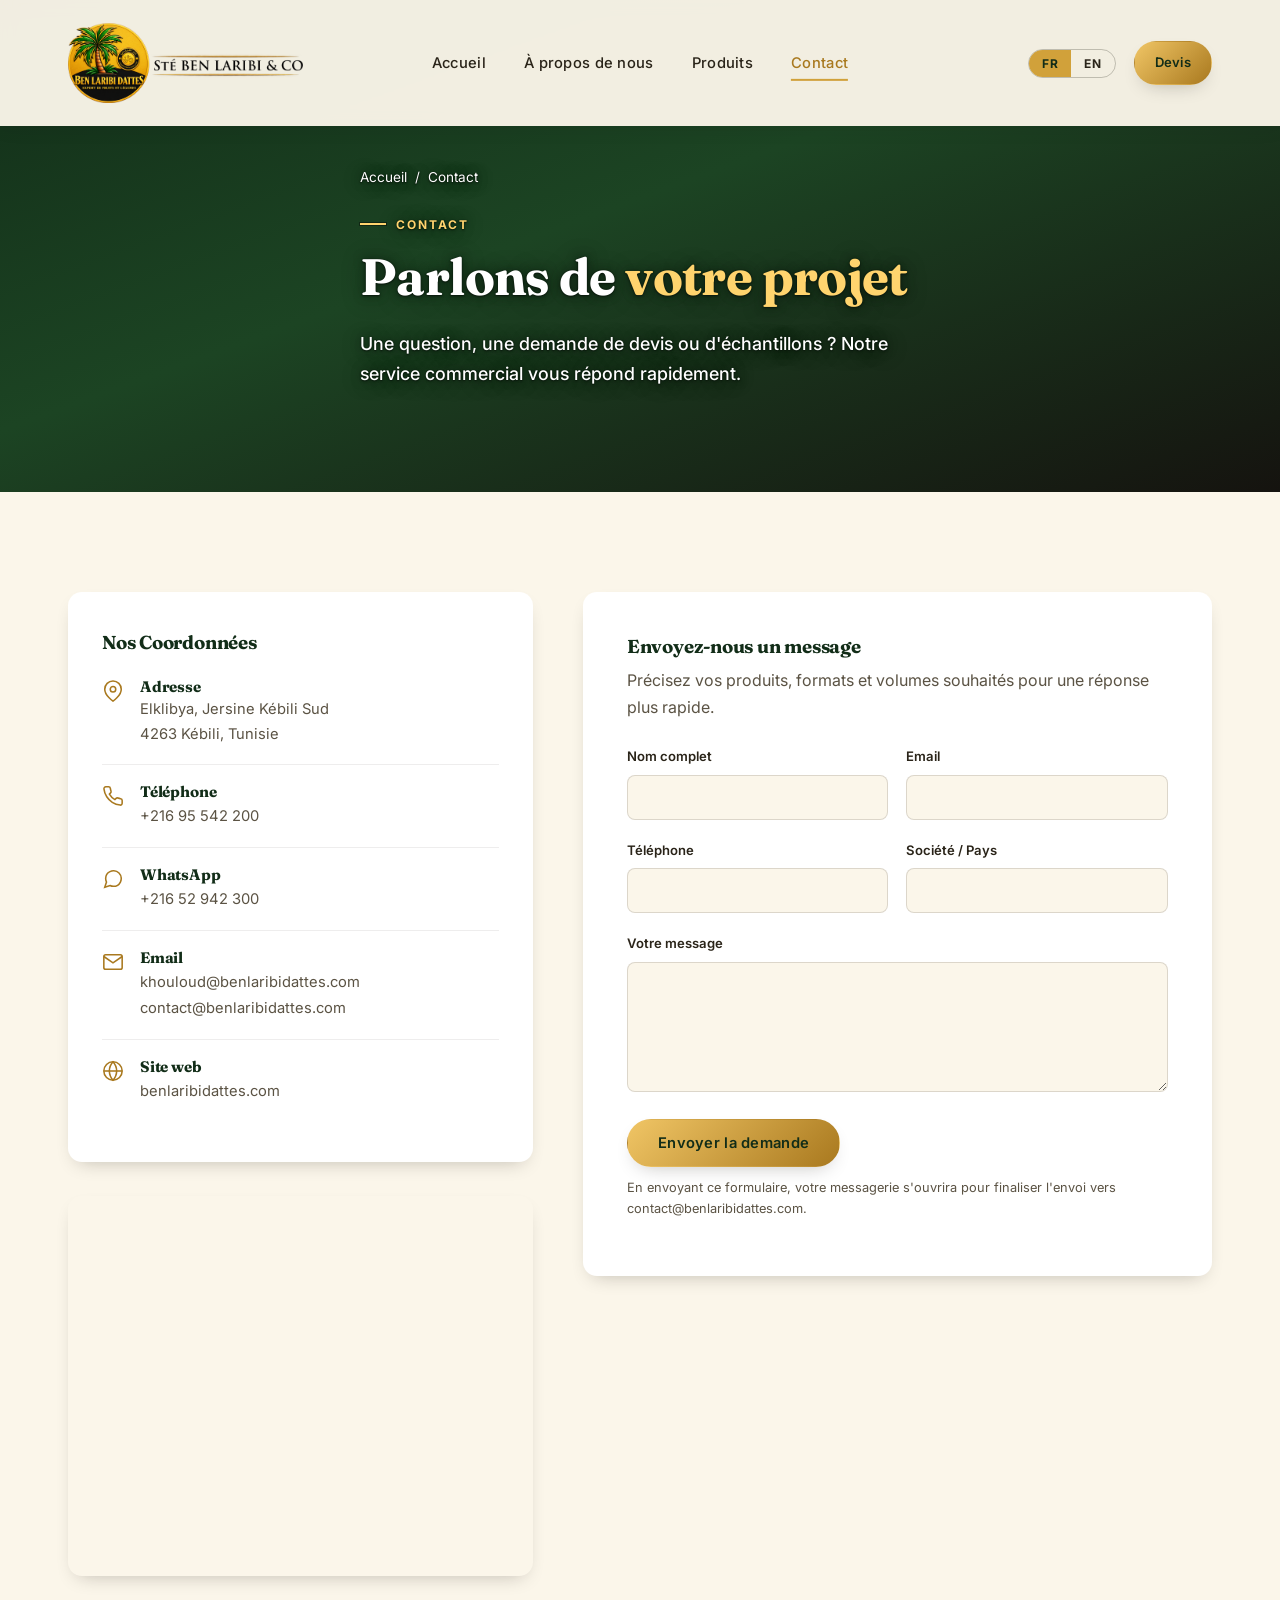
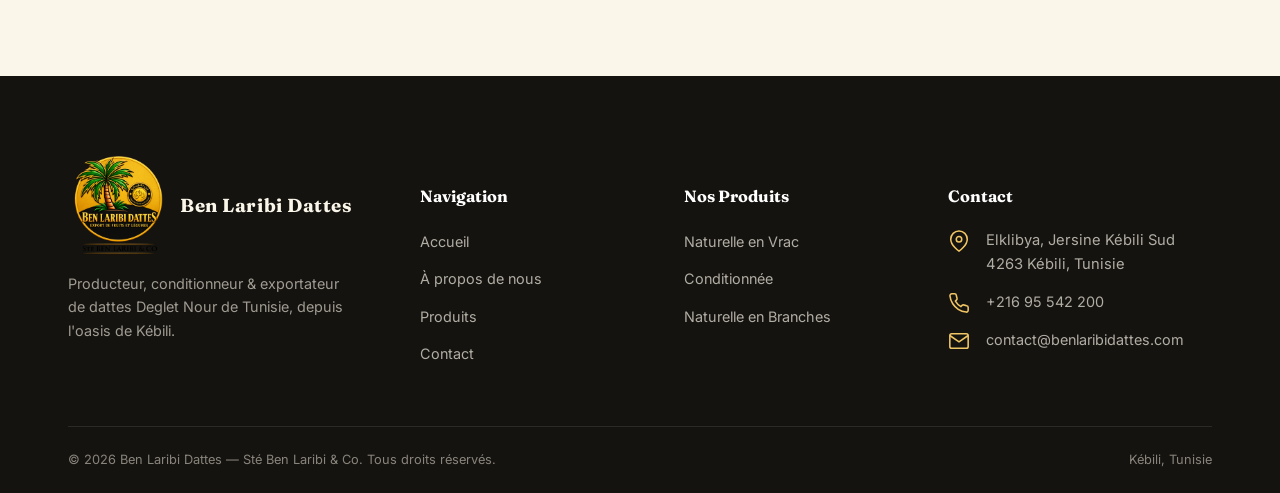
==== contact.html @ 24966caa "Homepage gallery: product category row, drop gift box, new Deglet Nour image Co-Authored-By: Claude " ====
<!DOCTYPE html>
<html lang="fr" data-lang="fr">
<head>
<meta charset="UTF-8">
<meta name="viewport" content="width=device-width, initial-scale=1.0">
<title>Contact — Ben Laribi Dattes</title>
<meta name="description" content="Contactez Sté Ben Laribi & Co à Kébili, Tunisie pour toute demande de devis, échantillons ou distribution de dattes Deglet Nour.">
<link rel="icon" type="image/png" href="assets/images/logo.png">
<link rel="stylesheet" href="assets/css/style.css?v=14">
</head>
<body data-title-fr="Contact — Ben Laribi Dattes" data-title-en="Contact — Ben Laribi Dattes">

<header class="site-header">
  <div class="container">
    <a href="index.html" class="brand">
      <img class="brand-logo" src="assets/images/logo-h-web.png" alt="Ben Laribi Dattes — Sté Ben Laribi &amp; Co" width="1200" height="409">
    </a>
    <nav class="main-nav">
      <a href="index.html" data-fr-only>Accueil</a><a href="index.html" data-en-only>Home</a>
      <a href="entreprise.html" data-fr-only>À propos de nous</a><a href="entreprise.html" data-en-only>About Us</a>
      <a href="produits.html" data-fr-only>Produits</a><a href="produits.html" data-en-only>Products</a>
      <a href="contact.html" data-fr-only>Contact</a><a href="contact.html" data-en-only>Contact</a>
    </nav>
    <div class="header-actions">
      <div class="lang-toggle">
        <button data-lang="fr" type="button">FR</button>
        <button data-lang="en" type="button">EN</button>
      </div>
      <a href="contact.html" class="btn btn-primary btn-sm"><span data-fr-only>Devis</span><span data-en-only>Quote</span></a>
      <button class="menu-toggle" aria-label="Menu"><span></span><span></span><span></span></button>
    </div>
  </div>
</header>

<main>
  <section class="ufuk-connect page-ufuk-connect">
    <div class="container">
      <div class="ufuk-connect-inner">
        <div class="breadcrumb">
          <a href="index.html" data-fr-only>Accueil</a><a href="index.html" data-en-only>Home</a>
          <span>/</span>
          <span data-fr-only>Contact</span><span data-en-only>Contact</span>
        </div>
        <div class="eyebrow"><span data-fr-only>Contact</span><span data-en-only>Contact</span></div>
        <h1><span data-fr-only>Parlons de <em>votre projet</em></span><span data-en-only>Let's talk about <em>your project</em></span></h1>
        <p class="lead" data-fr-only>Une question, une demande de devis ou d'échantillons ? Notre service commercial vous répond rapidement.</p>
        <p class="lead" data-en-only>A question, a request for a quote or samples? Our sales department will reply to you quickly.</p>
      </div>
    </div>
  </section>

  <section class="section-pad">
    <div class="container">
      <div class="contact-grid">
        <div class="reveal">
          <div class="contact-card">
            <h3 data-fr-only style="margin-bottom:6px">Nos Coordonnées</h3>
            <h3 data-en-only style="margin-bottom:6px">Our Contact Details</h3>
            <div class="contact-line">
              <svg viewBox="0 0 24 24" fill="none" stroke="currentColor" stroke-width="1.7"><path d="M21 10c0 7-9 13-9 13s-9-6-9-13a9 9 0 0 1 18 0z"/><circle cx="12" cy="10" r="3"/></svg>
              <div>
                <h4 data-fr-only>Adresse</h4><h4 data-en-only>Address</h4>
                <p data-fr-only>Elklibya, Jersine Kébili Sud<br>4263 Kébili, Tunisie</p>
                <p data-en-only>Elklibya, Jersine Kébili Sud<br>4263 Kébili, Tunisia</p>
              </div>
            </div>
            <div class="contact-line">
              <svg viewBox="0 0 24 24" fill="none" stroke="currentColor" stroke-width="1.7"><path d="M22 16.92v3a2 2 0 0 1-2.18 2 19.79 19.79 0 0 1-8.63-3.07 19.5 19.5 0 0 1-6-6 19.79 19.79 0 0 1-3.07-8.67A2 2 0 0 1 4.11 2h3a2 2 0 0 1 2 1.72c.13.96.36 1.9.7 2.81a2 2 0 0 1-.45 2.11L8.09 9.91a16 16 0 0 0 6 6l1.27-1.27a2 2 0 0 1 2.11-.45c.91.34 1.85.57 2.81.7A2 2 0 0 1 22 16.92z"/></svg>
              <div>
                <h4 data-fr-only>Téléphone</h4><h4 data-en-only>Phone</h4>
                <a href="tel:+21695542200">+216 95 542 200</a>
              </div>
            </div>
            <div class="contact-line">
              <svg viewBox="0 0 24 24" fill="none" stroke="currentColor" stroke-width="1.7"><path d="M21 11.5a8.38 8.38 0 0 1-.9 3.8 8.5 8.5 0 0 1-7.6 4.7 8.38 8.38 0 0 1-3.8-.9L3 21l1.9-5.7a8.38 8.38 0 0 1-.9-3.8 8.5 8.5 0 0 1 4.7-7.6 8.38 8.38 0 0 1 3.8-.9h.5a8.48 8.48 0 0 1 8 8v.5z"/></svg>
              <div>
                <h4>WhatsApp</h4>
                <a href="https://wa.me/21695542200" target="_blank" rel="noopener">+216 52 942 300</a>
              </div>
            </div>
            <div class="contact-line">
              <svg viewBox="0 0 24 24" fill="none" stroke="currentColor" stroke-width="1.7"><path d="M4 4h16c1.1 0 2 .9 2 2v12c0 1.1-.9 2-2 2H4c-1.1 0-2-.9-2-2V6c0-1.1.9-2 2-2z"/><polyline points="22,6 12,13 2,6"/></svg>
              <div>
                <h4>Email</h4>
                <a href="mailto:khouloud@benlaribidattes.com">khouloud@benlaribidattes.com</a>
                <a href="mailto:contact@benlaribidattes.com">contact@benlaribidattes.com</a>
              </div>
            </div>
            <div class="contact-line">
              <svg viewBox="0 0 24 24" fill="none" stroke="currentColor" stroke-width="1.7"><circle cx="12" cy="12" r="10"/><line x1="2" y1="12" x2="22" y2="12"/><path d="M12 2a15.3 15.3 0 0 1 4 10 15.3 15.3 0 0 1-4 10 15.3 15.3 0 0 1-4-10 15.3 15.3 0 0 1 4-10z"/></svg>
              <div>
                <h4 data-fr-only>Site web</h4><h4 data-en-only>Website</h4>
                <a href="index.html">benlaribidattes.com</a>
              </div>
            </div>
          </div>
          <div class="map-wrap">
            <iframe src="https://www.google.com/maps?q=Kebili,Tunisia&output=embed" loading="lazy" referrerpolicy="no-referrer-when-downgrade" title="Ben Laribi Dattes — Kébili, Tunisie"></iframe>
          </div>
        </div>

        <div class="form-card reveal">
          <h3 data-fr-only>Envoyez-nous un message</h3>
          <h3 data-en-only>Send us a message</h3>
          <p data-fr-only style="margin-bottom:26px">Précisez vos produits, formats et volumes souhaités pour une réponse plus rapide.</p>
          <p data-en-only style="margin-bottom:26px">Specify the products, formats and volumes you want for a faster reply.</p>
          <form id="contact-form">
            <div class="form-row">
              <div class="field">
                <label for="name" data-fr-only>Nom complet</label>
                <label for="name" data-en-only>Full name</label>
                <input type="text" id="name" name="name" required>
              </div>
              <div class="field">
                <label for="email">Email</label>
                <input type="email" id="email" name="email" required>
              </div>
            </div>
            <div class="form-row">
              <div class="field">
                <label for="phone" data-fr-only>Téléphone</label>
                <label for="phone" data-en-only>Phone</label>
                <input type="tel" id="phone" name="phone">
              </div>
              <div class="field">
                <label for="company" data-fr-only>Société / Pays</label>
                <label for="company" data-en-only>Company / Country</label>
                <input type="text" id="company" name="company">
              </div>
            </div>
            <div class="field">
              <label for="message" data-fr-only>Votre message</label>
              <label for="message" data-en-only>Your message</label>
              <textarea id="message" name="message" required></textarea>
            </div>
            <button type="submit" class="btn btn-primary"><span data-fr-only>Envoyer la demande</span><span data-en-only>Send request</span></button>
            <p class="form-note" data-fr-only>En envoyant ce formulaire, votre messagerie s'ouvrira pour finaliser l'envoi vers contact@benlaribidattes.com.</p>
            <p class="form-note" data-en-only>When you submit this form, your email client will open to complete sending to contact@benlaribidattes.com.</p>
          </form>
        </div>
      </div>
    </div>
  </section>
</main>

<footer class="site-footer">
  <div class="container">
    <div class="footer-grid">
      <div class="footer-brand">
        <a href="index.html" class="brand" style="margin-bottom:16px;display:inline-flex">
          <span class="brand-mark">
            <img src="assets/images/logo.png" alt="Ben Laribi Dattes">
          </span>
          <span class="brand-word"><b>Ben Laribi Dattes</b></span>
        </a>
        <p data-fr-only>Producteur, conditionneur &amp; exportateur de dattes Deglet Nour de Tunisie, depuis l'oasis de Kébili.</p>
        <p data-en-only>Producer, packer &amp; exporter of Tunisian Deglet Nour dates, from the Kébili oasis.</p>
      </div>
      <div class="footer-col">
        <h5 data-fr-only>Navigation</h5><h5 data-en-only>Navigation</h5>
        <ul>
          <li><a href="index.html" data-fr-only>Accueil</a><a href="index.html" data-en-only>Home</a></li>
          <li><a href="entreprise.html" data-fr-only>À propos de nous</a><a href="entreprise.html" data-en-only>About Us</a></li>
          <li><a href="produits.html" data-fr-only>Produits</a><a href="produits.html" data-en-only>Products</a></li>
          <li><a href="contact.html" data-fr-only>Contact</a><a href="contact.html" data-en-only>Contact</a></li>
        </ul>
      </div>
      <div class="footer-col">
        <h5 data-fr-only>Nos Produits</h5><h5 data-en-only>Our Products</h5>
        <ul>
          <li><a href="produits.html#vrac" data-fr-only>Naturelle en Vrac</a><a href="produits.html#vrac" data-en-only>Natural Loose</a></li>
          <li><a href="produits.html#conditionnees" data-fr-only>Conditionnée</a><a href="produits.html#conditionnees" data-en-only>Packed</a></li>
          <li><a href="produits.html#branchees" data-fr-only>Naturelle en Branches</a><a href="produits.html#branchees" data-en-only>Natural on the Branch</a></li>
        </ul>
      </div>
      <div class="footer-col">
        <h5 data-fr-only>Contact</h5><h5 data-en-only>Contact</h5>
        <div class="contact-line">
          <svg viewBox="0 0 24 24" fill="none" stroke="currentColor" stroke-width="1.7"><path d="M21 10c0 7-9 13-9 13s-9-6-9-13a9 9 0 0 1 18 0z"/><circle cx="12" cy="10" r="3"/></svg>
          <p data-fr-only>Elklibya, Jersine Kébili Sud<br>4263 Kébili, Tunisie</p>
          <p data-en-only>Elklibya, Jersine Kébili Sud<br>4263 Kébili, Tunisia</p>
        </div>
        <div class="contact-line">
          <svg viewBox="0 0 24 24" fill="none" stroke="currentColor" stroke-width="1.7"><path d="M22 16.92v3a2 2 0 0 1-2.18 2 19.79 19.79 0 0 1-8.63-3.07 19.5 19.5 0 0 1-6-6 19.79 19.79 0 0 1-3.07-8.67A2 2 0 0 1 4.11 2h3a2 2 0 0 1 2 1.72c.13.96.36 1.9.7 2.81a2 2 0 0 1-.45 2.11L8.09 9.91a16 16 0 0 0 6 6l1.27-1.27a2 2 0 0 1 2.11-.45c.91.34 1.85.57 2.81.7A2 2 0 0 1 22 16.92z"/></svg>
          <a href="tel:+21695542200">+216 95 542 200</a>
        </div>
        <div class="contact-line">
          <svg viewBox="0 0 24 24" fill="none" stroke="currentColor" stroke-width="1.7"><path d="M4 4h16c1.1 0 2 .9 2 2v12c0 1.1-.9 2-2 2H4c-1.1 0-2-.9-2-2V6c0-1.1.9-2 2-2z"/><polyline points="22,6 12,13 2,6"/></svg>
          <a href="mailto:contact@benlaribidattes.com">contact@benlaribidattes.com</a>
        </div>
      </div>
    </div>
    <div class="footer-bottom">
      <span>&copy; <span data-year></span> Ben Laribi Dattes — Sté Ben Laribi &amp; Co. <span data-fr-only>Tous droits réservés.</span><span data-en-only>All rights reserved.</span></span>
      <span data-fr-only>Kébili, Tunisie</span><span data-en-only>Kébili, Tunisia</span>
    </div>
  </div>
</footer>

<button class="to-top" aria-label="Top"><svg viewBox="0 0 24 24" fill="none" stroke="currentColor" stroke-width="2"><line x1="12" y1="19" x2="12" y2="5"/><polyline points="5 12 12 5 19 12"/></svg></button>

<script src="assets/js/main.js?v=3"></script>
</body>
</html>
---- assets/css/style.css ----
/* ==========================================================================
   BEN LARIBI DATTES — Design system
   ========================================================================== */

@import url('https://fonts.googleapis.com/css2?family=Fraunces:ital,opsz,wght@0,9..144,340;0,9..144,440;0,9..144,560;0,9..144,650;0,9..144,720;1,9..144,500&family=Inter:wght@300;400;500;600;700;800&display=swap');

:root{
  --gold-light:#f0c565;
  --gold:#d1a13a;
  --gold-dark:#a9791f;
  --green:#2f6b3a;
  --green-dark:#1c4423;
  --green-deep:#122d18;
  --black:#15130f;
  --charcoal:#221f19;
  --cream:#fbf6ea;
  --cream-2:#f4ead2;
  --ink:#2a2419;
  --ink-soft:#5b5344;
  --red:#8f2323;
  --white:#ffffff;

  --font-head:'Fraunces', Georgia, serif;
  --font-body:'Inter', 'Segoe UI', sans-serif;

  --radius:14px;
  --radius-sm:8px;
  --shadow:0 18px 40px -18px rgba(20,17,10,.35);
  --shadow-sm:0 8px 20px -10px rgba(20,17,10,.3);
  --container:1200px;
  --header-h:126px;
}

*,*::before,*::after{box-sizing:border-box;}
html{scroll-behavior:smooth;}
body{
  margin:0;
  font-family:var(--font-body);
  color:var(--ink);
  background:var(--cream);
  line-height:1.65;
  -webkit-font-smoothing:antialiased;
  overflow-x:hidden;
}
img{max-width:100%;display:block;}
a{color:inherit;text-decoration:none;}
ul{margin:0;padding:0;list-style:none;}
h1,h2,h3,h4{font-family:var(--font-head);margin:0 0 .5em;line-height:1.15;color:var(--green-deep);font-weight:700;letter-spacing:-.012em;}
p{margin:0 0 1em;color:var(--ink-soft);}
button{font-family:inherit;}
.container{max-width:var(--container);margin:0 auto;padding:0 28px;}
section{position:relative;}
.hide{display:none !important;}

/* ---------- lang toggle: show/hide by data-lang ---------- */
[data-fr],[data-en]{}
html[data-lang="fr"] [data-en-only]{display:none !important;}
html[data-lang="en"] [data-fr-only]{display:none !important;}

/* ---------- utility ---------- */
.eyebrow{
  display:inline-flex;align-items:center;gap:10px;
  font-family:var(--font-body);font-weight:600;letter-spacing:.16em;
  text-transform:uppercase;font-size:.75rem;color:var(--gold-dark);
  margin-bottom:14px;
}
.eyebrow::before{content:"";width:26px;height:2px;background:var(--gold);display:inline-block;}
.section-head{max-width:680px;margin:0 auto 48px;text-align:center;}
.section-head h2{font-size:clamp(1.7rem,3.2vw,2.5rem);}
.section-head p{font-size:1.02rem;}
.section-head.left{margin:0 0 40px;text-align:left;}

.btn{
  display:inline-flex;align-items:center;gap:10px;
  padding:14px 30px;border-radius:100px;
  font-weight:600;font-size:.92rem;letter-spacing:.02em;
  border:1.5px solid transparent;cursor:pointer;
  transition:all .25s ease;white-space:nowrap;
}
.btn-primary{background:linear-gradient(135deg,var(--gold-light),var(--gold-dark));color:var(--green-deep);box-shadow:var(--shadow-sm);}
.btn-primary:hover{transform:translateY(-2px);box-shadow:0 14px 28px -12px rgba(169,121,31,.55);}
.btn-outline{border-color:rgba(255,255,255,.55);color:var(--white);}
.btn-outline:hover{background:rgba(255,255,255,.12);border-color:var(--white);}
.btn-dark{background:var(--green-deep);color:var(--cream);}
.btn-dark:hover{background:var(--green-dark);transform:translateY(-2px);}
.btn-sm{padding:10px 20px;font-size:.82rem;}

/* ---------- header ---------- */
.site-header{
  position:fixed;top:0;left:0;right:0;z-index:1000;
  height:var(--header-h);
  display:flex;align-items:center;
  background:rgba(251,246,234,.96);
  backdrop-filter:blur(8px);
  box-shadow:0 2px 18px rgba(20,17,10,.08);
  transition:background .35s ease, box-shadow .35s ease, height .35s ease;
}
.site-header .container{display:flex;align-items:center;justify-content:space-between;width:100%;position:relative;}
.site-header.solid{
  height:96px;
}
.brand{display:flex;align-items:center;gap:12px;flex:none;min-width:0;overflow:hidden;}
.brand-mark{
  height:100px;width:100px;flex:none;
  display:flex;align-items:center;justify-content:center;
  position:relative;
}
.brand-mark img{height:100%;width:100%;object-fit:contain;display:block;}
/* horizontal logo in the header */
.brand-logo{display:block;height:104px;width:auto;max-width:none;transition:height .35s ease;}
.site-header.solid .brand-logo{height:82px;}
@media (max-width:1280px){.brand-logo{height:80px;}.site-header.solid .brand-logo{height:70px;}}
.brand-word{display:flex;flex-direction:column;line-height:1.05;min-width:0;}
.brand-word b{font-family:var(--font-head);font-size:1.18rem;letter-spacing:.03em;color:var(--green-deep);display:block;overflow:hidden;text-overflow:ellipsis;white-space:nowrap;}
.brand-word span{font-size:.62rem;letter-spacing:.14em;text-transform:uppercase;color:var(--gold-dark);font-weight:600;margin-top:2px;overflow:hidden;text-overflow:ellipsis;white-space:nowrap;}

.main-nav{
  display:flex;align-items:center;gap:38px;
  position:absolute;left:50%;top:50%;transform:translate(-50%,-50%);
}
.main-nav a{
  font-size:.92rem;font-weight:500;letter-spacing:.02em;
  color:var(--ink);position:relative;padding:6px 0;
}
.main-nav a::after{
  content:"";position:absolute;left:0;bottom:0;height:2px;width:0;
  background:var(--gold);transition:width .25s ease;
}
.main-nav a:hover::after,.main-nav a.active::after{width:100%;}
.main-nav a.active{color:var(--gold-dark);}

.header-actions{display:flex;align-items:center;gap:18px;flex:none;}
.lang-toggle{
  display:flex;border:1.5px solid rgba(42,36,25,.25);border-radius:100px;overflow:hidden;
}
.lang-toggle button{
  border:0;background:transparent;padding:6px 13px;font-size:.75rem;font-weight:700;
  letter-spacing:.05em;color:var(--ink);cursor:pointer;
}
.lang-toggle button.active{background:var(--gold);color:var(--green-deep);}
.menu-toggle{
  display:none;flex-direction:column;gap:5px;background:none;border:0;cursor:pointer;padding:6px;
}
.menu-toggle span{width:24px;height:2px;background:var(--ink);transition:.25s;}

@media (max-width:920px){
  :root{--header-h:104px;}
  .site-header.solid{height:84px;}
  .main-nav{
    position:fixed;top:0;right:0;height:100vh;width:min(320px,80vw);
    background:var(--green-deep);flex-direction:column;justify-content:center;
    align-items:flex-start;gap:26px;padding:40px 40px;
    transform:translateX(100%);transition:transform .35s ease;
  }
  .main-nav.open{transform:translateX(0);box-shadow:-10px 0 30px rgba(0,0,0,.3);}
  .main-nav a{ font-size:1.1rem;}
  .menu-toggle{display:flex;flex:none;}
  .header-actions{gap:10px;}
  .brand{gap:8px;min-width:0;}
  .brand-mark{height:80px;width:80px;}
  .brand-logo,.site-header.solid .brand-logo{height:78px;}
  .brand-word{min-width:0;}
  .brand-word b{font-size:1rem;}
}

@media (max-width:560px){
  :root{--header-h:88px;}
  .site-header.solid{height:72px;}
  .container{padding:0 18px;}
  .brand-mark{height:64px;width:64px;}
  .brand-logo,.site-header.solid .brand-logo{height:56px;}
  .lang-toggle button{padding:6px 10px;}
  .header-actions .btn-sm{padding:8px 14px;font-size:.78rem;}
}

@media (max-width:400px){
  :root{--header-h:78px;}
  .site-header.solid{height:62px;}
  .header-actions .btn-sm{display:none;}
  .header-actions{gap:6px;}
  .brand-mark{height:54px;width:54px;}
  .brand-logo,.site-header.solid .brand-logo{height:46px;}
  .brand-word b{font-size:.86rem;}
  .lang-toggle button{padding:5px 8px;font-size:.7rem;}
  .menu-toggle{padding:6px 0 6px 6px;}
  .menu-toggle span{width:20px;}
}

/* ---------- ufuk-connect ---------- */
.ufuk-connect{
  min-height:92vh;display:flex;align-items:center;
  position:relative;overflow:hidden;
  background:linear-gradient(160deg,var(--green-deep) 0%, var(--green-dark) 45%, var(--black) 100%);
  padding-top:var(--header-h);
}
.ufuk-connect-photo{position:absolute;inset:0;}
.ufuk-connect-photo img{width:100%;height:100%;object-fit:cover;display:none;}
.ufuk-connect-photo.has-img img{display:block;}
.ufuk-connect-photo::after{
  content:"";position:absolute;inset:0;
  background:linear-gradient(160deg, rgba(18,45,24,.92) 0%, rgba(18,45,24,.72) 45%, rgba(10,10,8,.85) 100%);
}
.ufuk-connect-photo.no-overlay::after{display:none;}

/* animated ufuk-connect slider (homepage) */
.ufuk-connect-slider{position:absolute;inset:0;overflow:hidden;}
.ufuk-connect-slide{position:absolute;inset:0;opacity:0;transition:opacity 1.5s ease;}
.ufuk-connect-slide.is-active{opacity:1;}
.ufuk-connect-slide img{width:100%;height:100%;object-fit:cover;display:none;transform:scale(1.02);}
.ufuk-connect-slide.has-img img{display:block;}
.ufuk-connect-slide.is-active.has-img img{animation:kenburns 7s ease-out forwards;}
@keyframes kenburns{from{transform:scale(1.02);}to{transform:scale(1.13);}}
.ufuk-connect-slider::after{
  content:"";position:absolute;inset:0;z-index:1;
}
.ufuk-connect-dots{position:absolute;left:50%;bottom:40px;transform:translateX(-50%);display:flex;gap:10px;z-index:3;}
.ufuk-connect-dots button{width:8px;height:8px;border-radius:50%;background:rgba(251,246,234,.4);border:1px solid rgba(251,246,234,.5);padding:0;cursor:pointer;transition:.25s;}
.ufuk-connect-dots button.is-active{background:var(--gold-light);border-color:var(--gold-light);width:24px;border-radius:5px;}
@media (prefers-reduced-motion: reduce){.ufuk-connect-slide.is-active.has-img img{animation:none;}}
@media (max-width:640px){
  .ufuk-connect-slide img{object-fit:contain;transform:none;}
  .ufuk-connect-slide.is-active.has-img img{animation:none;}
}

.ufuk-connect-arrow{
  position:absolute;top:50%;transform:translateY(-50%);z-index:3;
  width:44px;height:44px;display:flex;align-items:center;justify-content:center;
  border-radius:50%;border:1px solid rgba(251,246,234,.4);background:rgba(18,45,24,.35);
  color:var(--gold-light,#fff);cursor:pointer;transition:.25s;backdrop-filter:blur(2px);
}
.ufuk-connect-arrow svg{width:20px;height:20px;}
.ufuk-connect-arrow:hover{background:rgba(18,45,24,.6);border-color:var(--gold-light);}
.ufuk-connect-arrow-prev{left:20px;}
.ufuk-connect-arrow-next{right:20px;}
@media (max-width:640px){
  .ufuk-connect-arrow{width:36px;height:36px;top:auto;bottom:28px;transform:none;}
  .ufuk-connect-arrow svg{width:16px;height:16px;}
  .ufuk-connect-arrow-prev{left:10px;}
  .ufuk-connect-arrow-next{right:10px;}
}

.ufuk-connect .container{position:relative;z-index:2;padding-top:40px;padding-bottom:70px;}
.ufuk-connect-inner{max-width:720px;}
.ufuk-connect .eyebrow{color:var(--gold-light);}
.ufuk-connect .eyebrow::before{background:var(--gold-light);}
.ufuk-connect h1{
  color:var(--white);font-size:clamp(2.4rem,5.6vw,4.1rem);
  font-weight:700;margin-bottom:22px;
}
.ufuk-connect h1 em{color:var(--gold-light);font-style:normal;}
.ufuk-connect p.lead{color:rgba(251,246,234,.85);font-size:1.12rem;max-width:560px;margin-bottom:34px;}
.ufuk-connect-actions{display:flex;gap:16px;flex-wrap:wrap;}

/* hero copy (all pages): white + gold, each with a thin dark halo so it stays legible on light or dark photos */
.ufuk-connect .container{
  --hero-halo:
    0 0 1px rgba(10,22,12,.95),
    0 1px 2px rgba(10,22,12,.9),
    0 0 10px rgba(10,22,12,.55),
    0 2px 22px rgba(10,22,12,.45);
}
.ufuk-connect .container .eyebrow{color:#ffd46e;font-weight:700;text-shadow:var(--hero-halo);}
.ufuk-connect .container .eyebrow::before{background:#ffd46e;box-shadow:0 0 0 1px rgba(10,22,12,.6);}
.ufuk-connect .container h1{color:#fff;text-shadow:var(--hero-halo);}
.ufuk-connect .container h1 em{color:#ffd46e;}
.ufuk-connect .container p.lead{color:#fff;font-weight:500;text-shadow:var(--hero-halo);}
.ufuk-connect .container .breadcrumb,.ufuk-connect .container .breadcrumb a{color:#fff;text-shadow:var(--hero-halo);}
/* homepage hero: company name + place, same serif style as the H1 accent, in a lighter gold */
.hero-brand{display:flex;flex-direction:column;gap:6px;margin-bottom:22px;}
.hero-brand-name{
  font-family:var(--font-head);font-weight:700;line-height:1.05;letter-spacing:-.005em;
  font-size:clamp(2.4rem,5.4vw,4rem);color:#fff;text-shadow:var(--hero-halo);
}
.hero-brand-place{
  display:inline-flex;align-items:center;gap:10px;
  font-family:var(--font-head);font-weight:600;font-style:italic;line-height:1.2;
  font-size:clamp(1.05rem,1.8vw,1.35rem);color:#fff4d8;text-shadow:var(--hero-halo);
}
.hero-brand-place svg{width:.9em;height:.9em;flex:none;color:#ffe6a6;filter:drop-shadow(0 1px 2px rgba(10,22,12,.85));}
.ufuk-connect h1 + .hero-brand{margin-top:-4px;}
.ufuk-connect-inner:has(.hero-brand){max-width:980px;}

/* page (non-home) ufuk-connect, shorter */
.page-ufuk-connect{min-height:52vh;}
.page-ufuk-connect .ufuk-connect-inner{max-width:640px;}
.page-ufuk-connect h1{font-size:clamp(2.1rem,4.6vw,3.2rem);}
.breadcrumb{display:flex;gap:8px;color:rgba(251,246,234,.7);font-size:.85rem;margin-bottom:18px;}
.breadcrumb a:hover{color:var(--gold-light);}

/* ---------- media placeholders (auto image / fallback) ---------- */
.media{
  position:relative;border-radius:var(--radius);overflow:hidden;
  background:transparent;
  aspect-ratio: var(--ar, 4/3);
}
.media img{width:100%;height:100%;object-fit:contain;position:absolute;inset:0;display:none;}
.media.has-img img{display:block;}
.media .ph{
  position:absolute;inset:0;display:flex;flex-direction:column;align-items:center;justify-content:center;
  gap:10px;color:rgba(251,246,234,.55);
  background:
    radial-gradient(circle at 20% 15%, rgba(209,161,58,.18), transparent 55%),
    radial-gradient(circle at 85% 85%, rgba(209,161,58,.12), transparent 50%);
}
.media.has-img .ph{display:none;}
.media .ph svg{width:34%;max-width:70px;opacity:.55;}
.media .ph small{font-size:.68rem;letter-spacing:.1em;text-transform:uppercase;opacity:.8;text-align:center;padding:0 16px;}

/* ---------- intro / split sections ---------- */
.split{
  display:grid;grid-template-columns:1fr 1fr;gap:64px;align-items:center;
  padding:100px 0;
}
.split.reverse{grid-template-columns:1fr 1fr;}
.split.reverse .split-media{order:2;}
.split-media .media{--ar:5/4.3;}
.split-text .eyebrow{}
.split-text h2{font-size:clamp(1.7rem,3.4vw,2.35rem);}
.check-list{margin:26px 0;display:flex;flex-direction:column;gap:14px;}
.check-list li{display:flex;gap:12px;align-items:flex-start;color:var(--ink);font-weight:500;font-size:.98rem;}
.check-list li svg{flex:none;width:20px;height:20px;color:var(--gold-dark);margin-top:2px;}
@media (max-width:860px){
  .split,.split.reverse{grid-template-columns:1fr;gap:36px;padding:70px 0;}
  .split.reverse .split-media{order:0;}
}

/* ---------- band (dark full width) ---------- */
.band{
  background:var(--green-deep);color:var(--cream);padding:128px 0;position:relative;overflow:hidden;
  clip-path:polygon(0 46px, 100% 0, 100% calc(100% - 46px), 0 100%);
}
.band::before{
  content:"";position:absolute;inset:0;opacity:.08;
  background-image:radial-gradient(circle,var(--gold-light) 1px, transparent 1.4px);
  background-size:22px 22px;
}
.band h2,.band h3{color:var(--white);}
.band p{color:rgba(251,246,234,.78);}
.value-grid{display:grid;grid-template-columns:repeat(4,1fr);gap:28px;position:relative;z-index:1;margin-top:44px;}
.value-card{
  background:rgba(251,246,234,.06);border:1px solid rgba(251,246,234,.14);
  border-radius:var(--radius);padding:30px 24px;
  transition:transform .35s ease, background .35s ease, border-color .35s ease;
}
.value-card:hover{transform:translateY(-6px);background:rgba(251,246,234,.1);border-color:rgba(251,246,234,.3);}
.value-card svg{width:34px;height:34px;color:var(--gold-light);margin-bottom:16px;}
.value-card h4{color:var(--white);font-size:1.05rem;margin-bottom:8px;}
.value-card p{font-size:.9rem;margin:0;color:rgba(251,246,234,.72);}
.value-grid .reveal:nth-child(1){transition-delay:0s;}
.value-grid .reveal:nth-child(2){transition-delay:.1s;}
.value-grid .reveal:nth-child(3){transition-delay:.2s;}
.value-grid .reveal:nth-child(4){transition-delay:.3s;}
@media (max-width:920px){.value-grid{grid-template-columns:1fr 1fr;}}
@media (max-width:560px){.value-grid{grid-template-columns:1fr;}.band{padding:96px 0;}}

/* ---------- products / cards ---------- */
.products-grid{display:grid;grid-template-columns:repeat(4,1fr);gap:24px;}
.product-card{
  background:var(--white);border-radius:var(--radius);overflow:hidden;
  box-shadow:var(--shadow-sm);transition:transform .3s ease,box-shadow .3s ease;
  display:flex;flex-direction:column;
}
.product-card:hover{transform:translateY(-6px);box-shadow:var(--shadow);}
.product-card .media{--ar:4/3;border-radius:0;}
.products-grid .reveal:nth-child(1){transition-delay:0s;}
.products-grid .reveal:nth-child(2){transition-delay:.12s;}
.products-grid .reveal:nth-child(3){transition-delay:.24s;}
.products-grid .reveal:nth-child(4){transition-delay:.36s;}
.product-card-body{padding:26px 26px 28px;flex:1;display:flex;flex-direction:column;}
.product-card-body h3{font-size:1.22rem;margin-bottom:8px;}
.product-card-body p{font-size:.92rem;flex:1;}
.tag-row{display:flex;flex-wrap:wrap;gap:8px;margin:14px 0 18px;}
.tag{
  font-size:.72rem;font-weight:600;letter-spacing:.03em;color:var(--green-dark);
  background:var(--cream-2);border:1px solid rgba(169,121,31,.25);
  padding:5px 12px;border-radius:100px;
}
.product-card-body .btn{align-self:flex-start;}
@media (max-width:980px){.products-grid{grid-template-columns:1fr 1fr;}}
@media (max-width:620px){.products-grid{grid-template-columns:1fr;}}

.section-pad{padding:100px 0;}
.section-pad.tight{padding:70px 0;}
.bg-cream2{background:var(--cream-2);}

/* product detail block (produits page) */
.product-detail{display:grid;grid-template-columns:.9fr 1.1fr;gap:56px;align-items:center;padding:86px 0;border-bottom:1px solid rgba(42,36,25,.08);}
.product-detail:last-child{border-bottom:0;}
.product-detail.reverse{direction:rtl;}
.product-detail.reverse > *{direction:ltr;}
.product-detail .media{--ar:1/1;}
.pack-grid{display:grid;grid-template-columns:repeat(auto-fill,minmax(150px,1fr));gap:12px;margin:24px 0 8px;}
.pack-item{
  background:var(--white);border:1px solid rgba(42,36,25,.1);border-radius:var(--radius-sm);
  padding:14px 16px;font-size:.85rem;
}
.pack-item b{display:block;font-family:var(--font-head);color:var(--green-dark);font-size:1rem;margin-bottom:2px;}
@media (max-width:860px){
  .product-detail,.product-detail.reverse{grid-template-columns:1fr;direction:ltr;gap:30px;padding:56px 0;}
}

/* ---------- gallery ---------- */
.gallery-grid{display:grid;grid-template-columns:repeat(3,1fr);gap:22px;margin:0;padding:0;}
.gallery-item{
  position:relative;margin:0;border-radius:var(--radius);overflow:hidden;
  background:var(--cream-2);box-shadow:var(--shadow-sm);
  transition:transform .4s ease, box-shadow .4s ease;
}
.gallery-item:hover{transform:translateY(-6px);box-shadow:var(--shadow);}
.gallery-item .media{--ar:4/3;border-radius:0;}
.gallery-item .media img{transition:transform .7s ease;}
.gallery-item:hover .media img{transform:scale(1.07);}
.gallery-item--small .media img{inset:14%;width:72%;height:72%;}
.gallery-item figcaption{
  position:absolute;left:0;right:0;bottom:0;z-index:2;
  padding:22px 16px 14px;
  background:linear-gradient(to top, rgba(18,45,24,.88), transparent);
  color:var(--white);font-size:.85rem;font-weight:600;letter-spacing:.02em;
  transform:translateY(8px);opacity:0;transition:transform .35s ease, opacity .35s ease;
}
.gallery-item:hover figcaption{transform:translateY(0);opacity:1;}
.gallery-grid .reveal:nth-child(1){transition-delay:0s;}
.gallery-grid .reveal:nth-child(2){transition-delay:.1s;}
.gallery-grid .reveal:nth-child(3){transition-delay:.2s;}
.gallery-grid .reveal:nth-child(4){transition-delay:.3s;}
@media (max-width:860px){.gallery-grid{grid-template-columns:1fr 1fr;}}
/* homepage gallery: one main image per product category, in catalogue order */
.gallery-products{display:grid;grid-template-columns:repeat(5,1fr);gap:22px;margin-top:22px;}
.gallery-product{
  display:flex;flex-direction:column;background:var(--white);border-radius:var(--radius);overflow:hidden;
  border:1px solid rgba(42,36,25,.07);box-shadow:var(--shadow-sm);transition:transform .35s ease, box-shadow .35s ease;
}
.gallery-product:hover{transform:translateY(-6px);box-shadow:var(--shadow);}
.gallery-product-media{
  position:relative;display:block;aspect-ratio:1/1;overflow:hidden;
  background:radial-gradient(circle at 50% 45%, #fff 0%, var(--cream) 55%, var(--cream-2) 100%);
}
.gallery-product-media img{
  position:absolute;inset:22px;width:calc(100% - 44px);height:calc(100% - 44px);object-fit:contain;
  filter:drop-shadow(0 12px 16px rgba(42,36,25,.22));transition:transform .5s ease;
}
.gallery-product:hover .gallery-product-media img{transform:scale(1.07);}
.gallery-product-name{
  display:flex;align-items:baseline;gap:8px;padding:14px 16px 16px;
  font-family:var(--font-head);font-weight:700;font-size:1rem;color:var(--green-deep);
  border-top:1px solid rgba(42,36,25,.06);
}
.gallery-product-num{font-family:var(--font-body);font-size:.72rem;font-weight:700;letter-spacing:.1em;color:var(--gold-dark);}
@media (max-width:1024px){.gallery-products{grid-template-columns:repeat(3,1fr);}}
@media (max-width:620px){.gallery-products{grid-template-columns:1fr 1fr;gap:14px;}.gallery-product-name{font-size:.9rem;padding:12px;}}

/* ---------- stats strip ---------- */
.strip{
  display:grid;grid-template-columns:repeat(3,1fr);
  background:var(--white);border-radius:var(--radius);box-shadow:var(--shadow);
  margin-top:-90px;position:relative;z-index:5;overflow:hidden;
}
.strip .item{padding:34px 30px;text-align:center;border-right:1px solid rgba(42,36,25,.08);}
.strip .item:last-child{border-right:0;}
.strip .item svg{width:30px;height:30px;color:var(--gold-dark);margin-bottom:10px;}
.strip .item h4{font-size:1.02rem;margin-bottom:4px;}
.strip .item p{font-size:.85rem;margin:0;}
@media (max-width:760px){.strip{grid-template-columns:1fr;margin-top:0;box-shadow:none;border-radius:0;}.strip .item{border-right:0;border-bottom:1px solid rgba(42,36,25,.08);}}

/* ---------- quote / founder ---------- */
.founder{
  position:relative;max-width:760px;margin:40px auto 0;text-align:center;
  background:var(--cream-2);border-radius:var(--radius);padding:64px 60px;
}
.founder .quote-mark{
  width:44px;height:44px;margin:0 auto 22px;color:var(--gold);opacity:.85;
}
.founder blockquote{font-family:var(--font-head);font-style:italic;font-weight:500;font-size:1.5rem;line-height:1.4;color:var(--green-deep);margin:0 0 20px;}
.founder cite{font-style:normal;font-weight:600;color:var(--gold-dark);font-size:.85rem;letter-spacing:.04em;text-transform:uppercase;}
@media (max-width:760px){.founder{padding:44px 30px;}}

/* ---------- contact ---------- */
.contact-grid{display:grid;grid-template-columns:.85fr 1.15fr;gap:50px;align-items:start;}
.contact-card{
  background:var(--white);border-radius:var(--radius);box-shadow:var(--shadow-sm);padding:40px 34px;
}
.contact-line{display:flex;gap:16px;align-items:flex-start;padding:18px 0;border-bottom:1px solid rgba(42,36,25,.08);}
.contact-line:last-child{border-bottom:0;}
.contact-line svg{width:22px;height:22px;flex:none;color:var(--gold-dark);margin-top:2px;}
.contact-line h4{font-size:.95rem;margin-bottom:2px;}
.contact-line p,.contact-line a{margin:0;font-size:.92rem;color:var(--ink-soft);}
.contact-line a:hover{color:var(--gold-dark);}
.social-row{display:flex;gap:10px;margin-top:22px;}
.social-row a{
  width:38px;height:38px;border-radius:50%;background:var(--cream-2);
  display:flex;align-items:center;justify-content:center;color:var(--green-dark);
  transition:.2s;
}
.social-row a:hover{background:var(--gold);color:var(--white);}
.social-row svg{width:17px;height:17px;}

.form-card{background:var(--white);border-radius:var(--radius);box-shadow:var(--shadow-sm);padding:44px;}
.form-row{display:grid;grid-template-columns:1fr 1fr;gap:18px;}
.field{margin-bottom:20px;}
.field label{display:block;font-size:.82rem;font-weight:600;margin-bottom:7px;color:var(--ink);}
.field input,.field textarea,.field select{
  width:100%;border:1.5px solid rgba(42,36,25,.15);border-radius:var(--radius-sm);
  padding:12px 14px;font-family:inherit;font-size:.94rem;background:var(--cream);
  transition:border-color .2s;
}
.field input:focus,.field textarea:focus,.field select:focus{outline:none;border-color:var(--gold);}
.field textarea{resize:vertical;min-height:130px;}
.form-note{font-size:.8rem;color:var(--ink-soft);margin-top:10px;}
@media (max-width:920px){.contact-grid{grid-template-columns:1fr;}.form-row{grid-template-columns:1fr;}}

.map-wrap{border-radius:var(--radius);overflow:hidden;box-shadow:var(--shadow-sm);margin-top:34px;}
.map-wrap iframe{width:100%;height:380px;border:0;display:block;filter:grayscale(.15) sepia(.08);}

/* ---------- CTA banner ---------- */
.cta-banner{
  background:linear-gradient(120deg,var(--gold-dark),var(--gold));
  border-radius:var(--radius);padding:56px 60px;
  display:flex;align-items:center;justify-content:space-between;gap:30px;flex-wrap:wrap;
  box-shadow:var(--shadow);
  clip-path:polygon(0 0, calc(100% - 44px) 0, 100% 44px, 100% 100%, 0 100%);
}
@media (max-width:560px){.cta-banner{clip-path:none;}}
.cta-banner h3{color:var(--green-deep);font-size:1.55rem;margin-bottom:6px;}
.cta-banner p{color:rgba(21,19,15,.72);margin:0;}
.cta-banner .btn-dark{flex:none;}

/* ---------- footer ---------- */
.site-footer{background:var(--black);color:rgba(251,246,234,.72);padding:80px 0 0;}
.footer-grid{display:grid;grid-template-columns:1.4fr 1fr 1fr 1.2fr;gap:44px;padding-bottom:60px;border-bottom:1px solid rgba(251,246,234,.1);}
.footer-brand p{color:rgba(251,246,234,.6);font-size:.9rem;max-width:280px;}
.footer-brand .brand-word b{color:var(--cream);}
.footer-col h5{color:var(--white);font-family:var(--font-head);font-size:1.02rem;margin-bottom:18px;}
.footer-col ul{display:flex;flex-direction:column;gap:11px;}
.footer-col a{font-size:.9rem;color:rgba(251,246,234,.68);}
.footer-col a:hover{color:var(--gold-light);}
.footer-col .contact-line{padding:0 0 14px;border:0;}
.footer-col .contact-line svg{color:var(--gold-light);}
.footer-col .contact-line p,.footer-col .contact-line a{color:rgba(251,246,234,.68);}
.footer-bottom{display:flex;justify-content:space-between;align-items:center;padding:22px 0;font-size:.8rem;color:rgba(251,246,234,.5);flex-wrap:wrap;gap:10px;}
@media (max-width:920px){.footer-grid{grid-template-columns:1fr 1fr;}}
@media (max-width:560px){.footer-grid{grid-template-columns:1fr;}}

/* ---------- reveal animation ---------- */
.reveal{opacity:0;transform:translateY(24px);transition:opacity .7s ease, transform .7s ease;}
.reveal.in{opacity:1;transform:translateY(0);}

/* ---------- back to top ---------- */
.to-top{
  position:fixed;right:24px;bottom:24px;width:46px;height:46px;border-radius:50%;
  background:var(--green-deep);color:var(--gold-light);display:flex;align-items:center;justify-content:center;
  box-shadow:var(--shadow-sm);opacity:0;pointer-events:none;transform:translateY(10px);
  transition:.3s;z-index:900;border:0;cursor:pointer;
}
.to-top.show{opacity:1;pointer-events:auto;transform:translateY(0);}
.to-top svg{width:18px;height:18px;}

/* ---------- misc page: entreprise timeline ---------- */
.pillars{display:grid;grid-template-columns:repeat(3,1fr);gap:28px;}
.pillar{
  background:var(--white);border-radius:var(--radius);padding:34px 28px;box-shadow:var(--shadow-sm);
  transition:transform .35s ease, box-shadow .35s ease;
}
.pillar:hover{transform:translateY(-6px);box-shadow:var(--shadow);}
.pillar svg{width:32px;height:32px;color:var(--gold-dark);margin-bottom:16px;}
.pillar h4{font-size:1.05rem;margin-bottom:8px;}
.pillar p{font-size:.9rem;margin:0;}
.pillars .reveal:nth-child(1){transition-delay:0s;}
.pillars .reveal:nth-child(2){transition-delay:.12s;}
.pillars .reveal:nth-child(3){transition-delay:.24s;}
@media (max-width:860px){.pillars{grid-template-columns:1fr;}}

/* ---------- products catalogue ---------- */
.cat-nav{
  position:sticky;top:var(--header-h);z-index:50;
  background:rgba(251,246,234,.92);backdrop-filter:blur(10px);-webkit-backdrop-filter:blur(10px);
  border-bottom:1px solid rgba(42,36,25,.08);
}
.cat-nav .container{display:flex;gap:8px;overflow-x:auto;padding-top:14px;padding-bottom:14px;scrollbar-width:none;}
.cat-nav .container::-webkit-scrollbar{display:none;}
.cat-nav a{
  flex:none;padding:9px 18px;border-radius:999px;font-size:.85rem;font-weight:600;
  color:var(--ink);border:1px solid rgba(42,36,25,.14);background:var(--white);transition:.25s;white-space:nowrap;
}
.cat-nav a:hover{border-color:var(--gold);color:var(--gold-dark);}
.cat-nav a.is-current{background:var(--green-deep);border-color:var(--green-deep);color:var(--cream);}

.cat-section{padding:90px 0;scroll-margin-top:calc(var(--header-h) + 60px);}
.cat-section.alt{background:var(--cream-2);}
.cat-head{display:grid;grid-template-columns:auto 1fr;gap:28px;align-items:start;max-width:820px;margin-bottom:46px;}
.cat-num{
  font-family:var(--font-head);font-weight:700;font-size:clamp(3.4rem,7vw,5.2rem);line-height:.85;
  color:transparent;-webkit-text-stroke:1.5px var(--gold);
}
.cat-head h2{font-size:clamp(1.7rem,3.2vw,2.4rem);margin:6px 0 10px;}
.cat-head p{max-width:600px;}
.cat-note{margin-top:10px;font-size:.9rem;font-style:italic;color:var(--gold-dark);}

.cat-grid{display:grid;grid-template-columns:repeat(4,1fr);gap:24px;}
.cat-grid.cols-3{grid-template-columns:repeat(3,1fr);}
.cat-card{
  background:var(--white);border-radius:var(--radius);overflow:hidden;
  border:1px solid rgba(42,36,25,.07);box-shadow:var(--shadow-sm);
  display:flex;flex-direction:column;transition:transform .35s ease, box-shadow .35s ease;
}
.cat-card:hover{transform:translateY(-6px);box-shadow:var(--shadow);}
.cat-card-media{
  position:relative;aspect-ratio:1/1;overflow:hidden;
  background:radial-gradient(circle at 50% 45%, #fff 0%, var(--cream) 55%, var(--cream-2) 100%);
}
.cat-card-media img{
  position:absolute;inset:28px;width:calc(100% - 56px);height:calc(100% - 56px);object-fit:contain;
  filter:drop-shadow(0 14px 18px rgba(42,36,25,.22));transition:transform .45s ease;
}
.cat-card:hover .cat-card-media img{transform:scale(1.06);}
.cat-card-body{padding:18px 20px 22px;border-top:1px solid rgba(42,36,25,.06);}
.cat-card-variety{
  display:block;font-size:.7rem;font-weight:700;letter-spacing:.14em;text-transform:uppercase;
  color:var(--gold-dark);margin-bottom:4px;
}
.cat-card-body h3{font-size:1.12rem;margin:0;color:var(--green-deep);}

.cat-wide{
  display:grid;grid-template-columns:1.15fr .85fr;align-items:stretch;
  background:var(--white);border-radius:calc(var(--radius) + 4px);overflow:hidden;
  box-shadow:var(--shadow-sm);border:1px solid rgba(42,36,25,.07);
}
.cat-wide-media{
  position:relative;aspect-ratio:16/10;overflow:hidden;
  background:radial-gradient(circle at 50% 45%, #fff 0%, var(--cream) 55%, var(--cream-2) 100%);
}
.cat-wide-media img{position:absolute;inset:34px;width:calc(100% - 68px);height:calc(100% - 68px);object-fit:contain;filter:drop-shadow(0 16px 20px rgba(42,36,25,.22));}
.cat-wide-body{padding:40px 44px;display:flex;flex-direction:column;justify-content:center;border-left:1px solid rgba(42,36,25,.06);}
.cat-wide-label{font-size:.72rem;font-weight:700;letter-spacing:.14em;text-transform:uppercase;color:var(--gold-dark);}
.cat-wide-body .btn{align-self:flex-start;}
.cat-chips{display:flex;flex-wrap:wrap;gap:8px;margin:18px 0 24px;}
.cat-chip{
  padding:7px 14px;border-radius:999px;font-size:.82rem;font-weight:600;
  background:var(--cream);border:1px solid rgba(169,121,31,.28);color:var(--green-deep);
}

@media (max-width:1024px){.cat-grid{grid-template-columns:repeat(3,1fr);}}
@media (max-width:860px){
  .cat-grid,.cat-grid.cols-3{grid-template-columns:1fr 1fr;gap:16px;}
  .cat-wide{grid-template-columns:1fr;}
  .cat-wide-body{border-left:0;border-top:1px solid rgba(42,36,25,.06);padding:28px 24px 30px;}
  .cat-section{padding:64px 0;}
  .cat-head{gap:18px;margin-bottom:32px;}
}
@media (max-width:480px){
  .cat-head{grid-template-columns:1fr;}
  .cat-card-media img{inset:16px;width:calc(100% - 32px);height:calc(100% - 32px);}
  .cat-card-body{padding:14px 14px 16px;}
  .cat-card-body h3{font-size:1rem;}
}
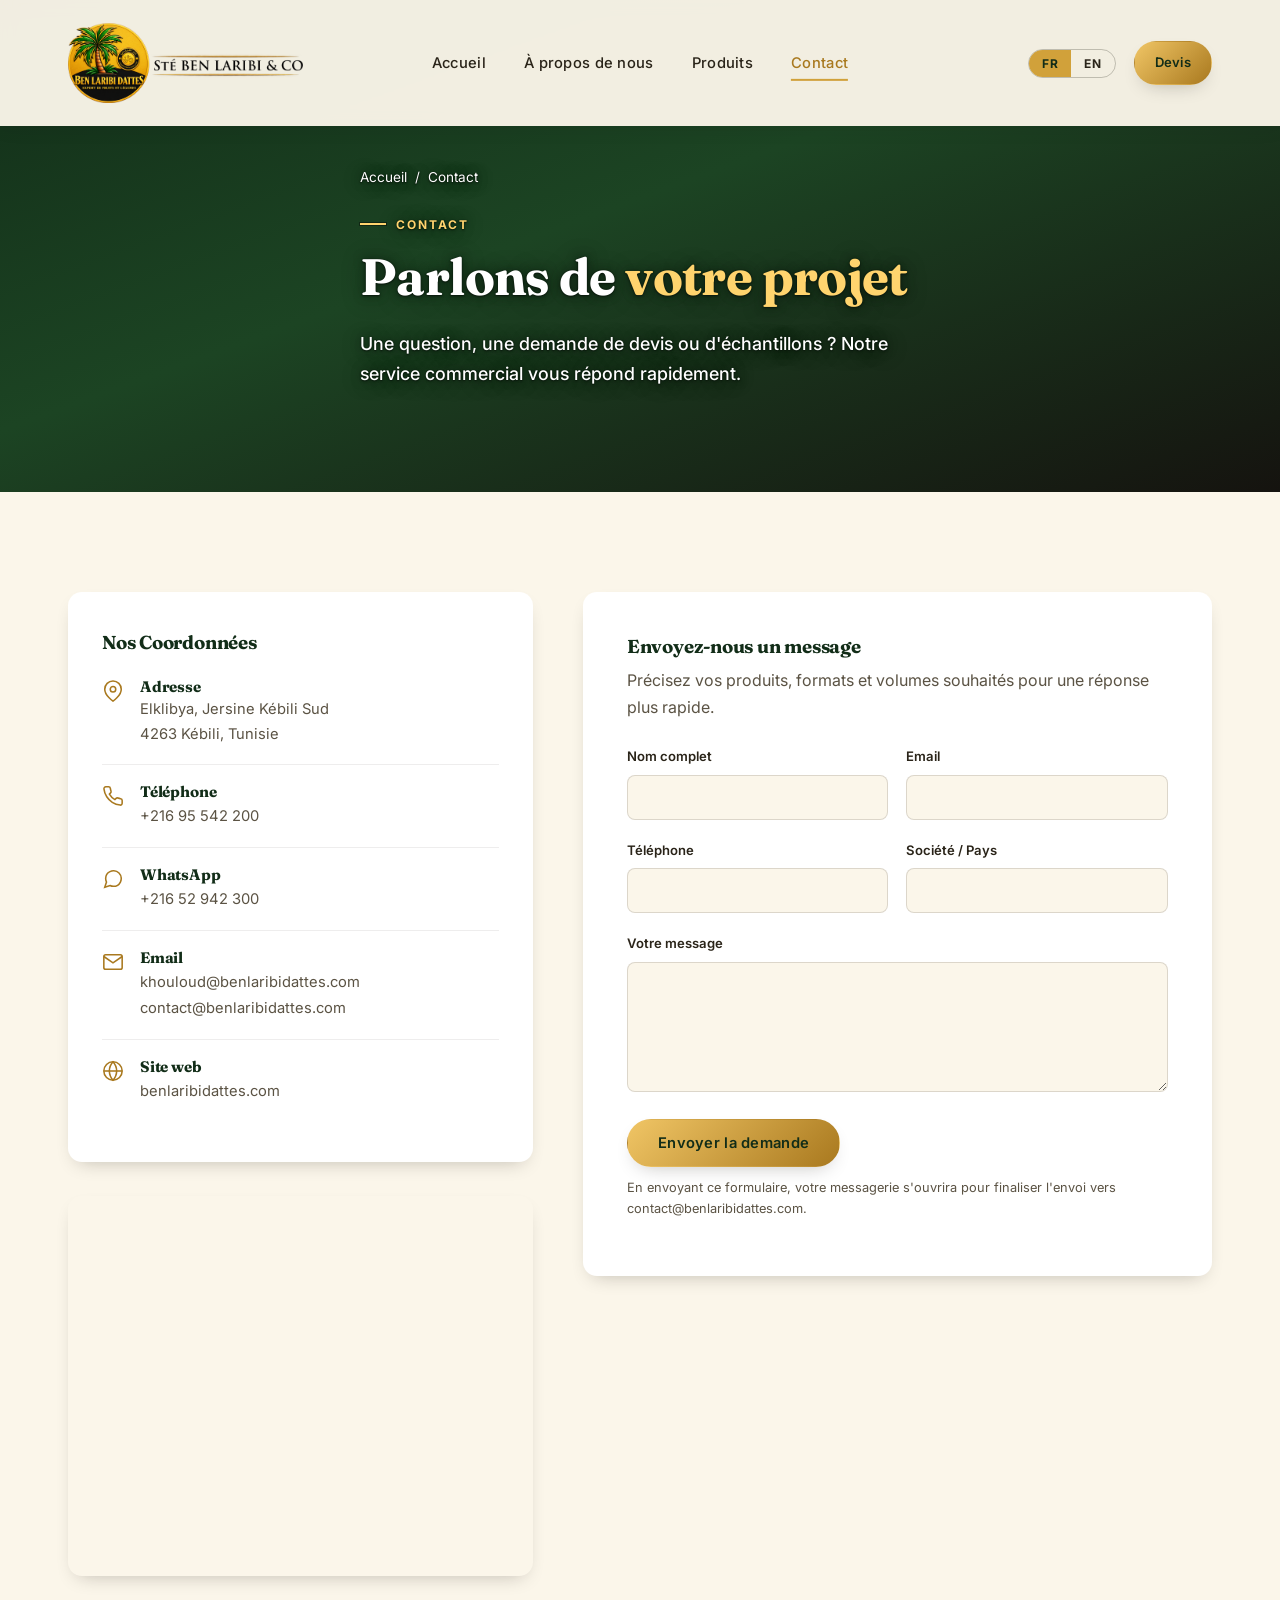
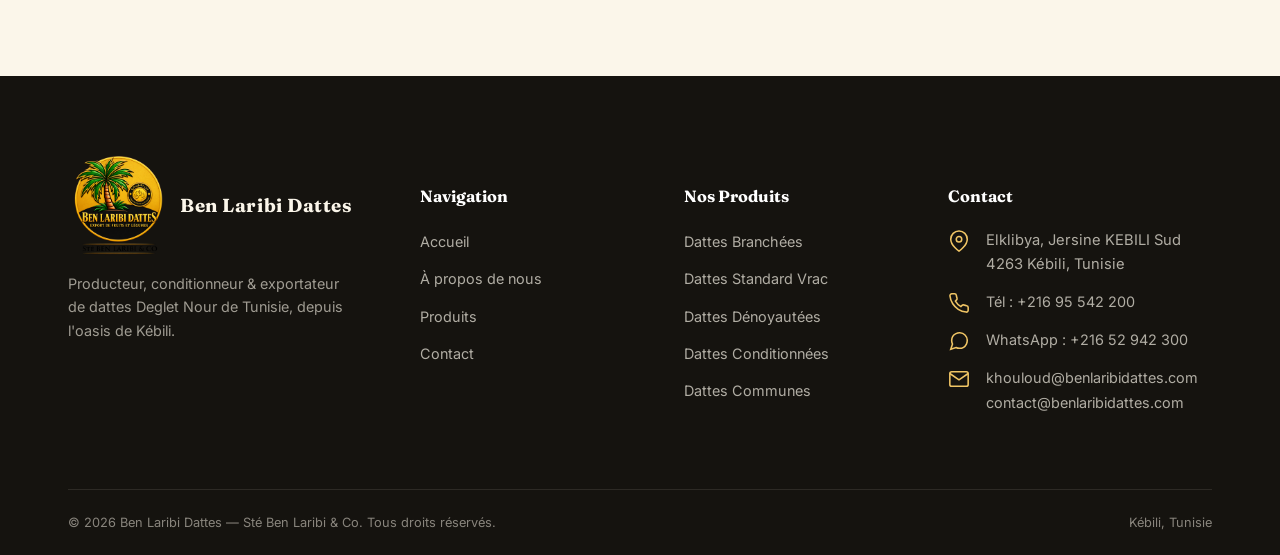
==== commit a1063ae1: "Footer: full product list, WhatsApp line, both emails; fix WhatsApp link Footer on all pages lists t" ====
--- a/contact.html
+++ b/contact.html
@@ -6,7 +6,7 @@
 <title>Contact — Ben Laribi Dattes</title>
 <meta name="description" content="Contactez Sté Ben Laribi & Co à Kébili, Tunisie pour toute demande de devis, échantillons ou distribution de dattes Deglet Nour.">
 <link rel="icon" type="image/png" href="assets/images/logo.png">
-<link rel="stylesheet" href="assets/css/style.css?v=14">
+<link rel="stylesheet" href="assets/css/style.css?v=16">
 </head>
 <body data-title-fr="Contact — Ben Laribi Dattes" data-title-en="Contact — Ben Laribi Dattes">
 
@@ -75,7 +75,7 @@
               <svg viewBox="0 0 24 24" fill="none" stroke="currentColor" stroke-width="1.7"><path d="M21 11.5a8.38 8.38 0 0 1-.9 3.8 8.5 8.5 0 0 1-7.6 4.7 8.38 8.38 0 0 1-3.8-.9L3 21l1.9-5.7a8.38 8.38 0 0 1-.9-3.8 8.5 8.5 0 0 1 4.7-7.6 8.38 8.38 0 0 1 3.8-.9h.5a8.48 8.48 0 0 1 8 8v.5z"/></svg>
               <div>
                 <h4>WhatsApp</h4>
-                <a href="https://wa.me/21695542200" target="_blank" rel="noopener">+216 52 942 300</a>
+                <a href="https://wa.me/21652942300" target="_blank" rel="noopener">+216 52 942 300</a>
               </div>
             </div>
             <div class="contact-line">
@@ -168,25 +168,31 @@
       <div class="footer-col">
         <h5 data-fr-only>Nos Produits</h5><h5 data-en-only>Our Products</h5>
         <ul>
-          <li><a href="produits.html#vrac" data-fr-only>Naturelle en Vrac</a><a href="produits.html#vrac" data-en-only>Natural Loose</a></li>
-          <li><a href="produits.html#conditionnees" data-fr-only>Conditionnée</a><a href="produits.html#conditionnees" data-en-only>Packed</a></li>
-          <li><a href="produits.html#branchees" data-fr-only>Naturelle en Branches</a><a href="produits.html#branchees" data-en-only>Natural on the Branch</a></li>
+          <li><a href="produits.html#branchees" data-fr-only>Dattes Branchées</a><a href="produits.html#branchees" data-en-only>Dates on the Branch</a></li>
+          <li><a href="produits.html#vrac" data-fr-only>Dattes Standard Vrac</a><a href="produits.html#vrac" data-en-only>Standard Loose Dates</a></li>
+          <li><a href="produits.html#denoyautees" data-fr-only>Dattes Dénoyautées</a><a href="produits.html#denoyautees" data-en-only>Pitted Dates</a></li>
+          <li><a href="produits.html#conditionnees" data-fr-only>Dattes Conditionnées</a><a href="produits.html#conditionnees" data-en-only>Packed Dates</a></li>
+          <li><a href="produits.html#communes" data-fr-only>Dattes Communes</a><a href="produits.html#communes" data-en-only>Common Dates</a></li>
         </ul>
       </div>
       <div class="footer-col">
         <h5 data-fr-only>Contact</h5><h5 data-en-only>Contact</h5>
         <div class="contact-line">
           <svg viewBox="0 0 24 24" fill="none" stroke="currentColor" stroke-width="1.7"><path d="M21 10c0 7-9 13-9 13s-9-6-9-13a9 9 0 0 1 18 0z"/><circle cx="12" cy="10" r="3"/></svg>
-          <p data-fr-only>Elklibya, Jersine Kébili Sud<br>4263 Kébili, Tunisie</p>
-          <p data-en-only>Elklibya, Jersine Kébili Sud<br>4263 Kébili, Tunisia</p>
+          <p data-fr-only>Elklibya, Jersine KEBILI Sud<br>4263 Kébili, Tunisie</p>
+          <p data-en-only>Elklibya, Jersine KEBILI Sud<br>4263 Kébili, Tunisia</p>
         </div>
         <div class="contact-line">
           <svg viewBox="0 0 24 24" fill="none" stroke="currentColor" stroke-width="1.7"><path d="M22 16.92v3a2 2 0 0 1-2.18 2 19.79 19.79 0 0 1-8.63-3.07 19.5 19.5 0 0 1-6-6 19.79 19.79 0 0 1-3.07-8.67A2 2 0 0 1 4.11 2h3a2 2 0 0 1 2 1.72c.13.96.36 1.9.7 2.81a2 2 0 0 1-.45 2.11L8.09 9.91a16 16 0 0 0 6 6l1.27-1.27a2 2 0 0 1 2.11-.45c.91.34 1.85.57 2.81.7A2 2 0 0 1 22 16.92z"/></svg>
-          <a href="tel:+21695542200">+216 95 542 200</a>
+          <a href="tel:+21695542200"><span data-fr-only>Tél</span><span data-en-only>Tel</span> : +216 95 542 200</a>
+        </div>
+        <div class="contact-line">
+          <svg viewBox="0 0 24 24" fill="none" stroke="currentColor" stroke-width="1.7"><path d="M21 11.5a8.38 8.38 0 0 1-.9 3.8 8.5 8.5 0 0 1-7.6 4.7 8.38 8.38 0 0 1-3.8-.9L3 21l1.9-5.7a8.38 8.38 0 0 1-.9-3.8 8.5 8.5 0 0 1 4.7-7.6 8.38 8.38 0 0 1 3.8-.9h.5a8.48 8.48 0 0 1 8 8v.5z"/></svg>
+          <a href="https://wa.me/21652942300" target="_blank" rel="noopener">WhatsApp : +216 52 942 300</a>
         </div>
         <div class="contact-line">
           <svg viewBox="0 0 24 24" fill="none" stroke="currentColor" stroke-width="1.7"><path d="M4 4h16c1.1 0 2 .9 2 2v12c0 1.1-.9 2-2 2H4c-1.1 0-2-.9-2-2V6c0-1.1.9-2 2-2z"/><polyline points="22,6 12,13 2,6"/></svg>
-          <a href="mailto:contact@benlaribidattes.com">contact@benlaribidattes.com</a>
+          <p><a href="mailto:khouloud@benlaribidattes.com">khouloud@benlaribidattes.com</a><br><a href="mailto:contact@benlaribidattes.com">contact@benlaribidattes.com</a></p>
         </div>
       </div>
     </div>
--- a/assets/css/style.css
+++ b/assets/css/style.css
@@ -142,19 +142,56 @@
   display:none;flex-direction:column;gap:5px;background:none;border:0;cursor:pointer;padding:6px;
 }
 .menu-toggle span{width:24px;height:2px;background:var(--ink);transition:.25s;}
+.nav-extra{display:none;}
 
 @media (max-width:920px){
   :root{--header-h:104px;}
   .site-header.solid{height:84px;}
+  /* full-screen mobile menu: cream panel under the logo bar, large serif links */
   .main-nav{
-    position:fixed;top:0;right:0;height:100vh;width:min(320px,80vw);
-    background:var(--green-deep);flex-direction:column;justify-content:center;
-    align-items:flex-start;gap:26px;padding:40px 40px;
-    transform:translateX(100%);transition:transform .35s ease;
+    position:fixed;top:0;left:0;right:auto;transform:none;z-index:1;
+    width:100vw;height:100vh;height:100dvh;
+    background:var(--cream);
+    flex-direction:column;align-items:stretch;justify-content:flex-start;gap:0;
+    padding:calc(var(--header-h) + 14px) 24px calc(28px + env(safe-area-inset-bottom));
+    overflow-y:auto;counter-reset:navnum;
+    opacity:0;visibility:hidden;transition:opacity .3s ease, visibility .3s ease;
   }
-  .main-nav.open{transform:translateX(0);box-shadow:-10px 0 30px rgba(0,0,0,.3);}
-  .main-nav a{ font-size:1.1rem;}
+  .main-nav::before{
+    content:"";position:absolute;left:24px;right:24px;top:calc(var(--header-h) - 1px);height:1px;
+    background:linear-gradient(90deg,transparent,rgba(169,121,31,.45),transparent);
+  }
+  .main-nav.open{opacity:1;visibility:visible;}
+  .main-nav > a{
+    counter-increment:navnum;
+    display:flex;align-items:center;gap:16px;
+    font-family:var(--font-head);font-size:1.65rem;font-weight:600;letter-spacing:-.01em;
+    color:var(--green-deep);padding:18px 4px;border-bottom:1px solid rgba(42,36,25,.1);
+    transform:translateY(14px);opacity:0;transition:transform .4s ease, opacity .4s ease, color .2s;
+  }
+  .main-nav.open > a{transform:none;opacity:1;}
+  .main-nav > a::before{
+    content:counter(navnum,decimal-leading-zero);
+    font-family:var(--font-body);font-size:.72rem;font-weight:700;letter-spacing:.12em;color:var(--gold-dark);
+    min-width:22px;
+  }
+  .main-nav > a::after{
+    position:static;margin-left:auto;width:9px;height:9px;background:none;
+    border-top:2px solid var(--gold);border-right:2px solid var(--gold);transform:rotate(45deg);
+  }
+  .main-nav > a:hover::after,.main-nav > a.active::after{width:9px;}
+  .main-nav > a.active{color:var(--gold-dark);}
+  .nav-extra{display:flex;flex-direction:column;gap:14px;margin-top:auto;padding-top:30px;}
+  .nav-extra .btn{justify-content:center;width:100%;padding:15px 24px;font-size:.95rem;}
+  .nav-extra-line{display:flex;align-items:center;gap:12px;font-size:.92rem;color:var(--ink-soft);}
+  .nav-extra-line svg{width:18px;height:18px;color:var(--gold-dark);flex:none;}
+  .brand,.header-actions{position:relative;z-index:2;}
   .menu-toggle{display:flex;flex:none;}
+  .menu-toggle.is-open span:nth-child(1){transform:translateY(7px) rotate(45deg);}
+  .menu-toggle.is-open span:nth-child(2){opacity:0;}
+  .menu-toggle.is-open span:nth-child(3){transform:translateY(-7px) rotate(-45deg);}
+  body.menu-open{overflow:hidden;}
+  body.menu-open .to-top{opacity:0;pointer-events:none;}
   .header-actions{gap:10px;}
   .brand{gap:8px;min-width:0;}
   .brand-mark{height:80px;width:80px;}
@@ -170,7 +207,7 @@
   .brand-mark{height:64px;width:64px;}
   .brand-logo,.site-header.solid .brand-logo{height:56px;}
   .lang-toggle button{padding:6px 10px;}
-  .header-actions .btn-sm{padding:8px 14px;font-size:.78rem;}
+  .header-actions .btn-sm{display:none;} /* the quote button lives in the mobile menu */
 }
 
 @media (max-width:400px){
@@ -218,8 +255,10 @@
 .ufuk-connect-dots button.is-active{background:var(--gold-light);border-color:var(--gold-light);width:24px;border-radius:5px;}
 @media (prefers-reduced-motion: reduce){.ufuk-connect-slide.is-active.has-img img{animation:none;}}
 @media (max-width:640px){
-  .ufuk-connect-slide img{object-fit:contain;transform:none;}
-  .ufuk-connect-slide.is-active.has-img img{animation:none;}
+  .ufuk-connect-slide img{object-fit:cover;transform:none;}
+  .ufuk-connect-slider::after{
+    background:linear-gradient(180deg, rgba(12,30,16,.55) 0%, rgba(12,30,16,.3) 38%, rgba(10,14,9,.78) 100%);
+  }
 }
 
 .ufuk-connect-arrow{
@@ -233,10 +272,7 @@
 .ufuk-connect-arrow-prev{left:20px;}
 .ufuk-connect-arrow-next{right:20px;}
 @media (max-width:640px){
-  .ufuk-connect-arrow{width:36px;height:36px;top:auto;bottom:28px;transform:none;}
-  .ufuk-connect-arrow svg{width:16px;height:16px;}
-  .ufuk-connect-arrow-prev{left:10px;}
-  .ufuk-connect-arrow-next{right:10px;}
+  .ufuk-connect-arrow{display:none;} /* swipe + dots on phones */
 }
 
 .ufuk-connect .container{position:relative;z-index:2;padding-top:40px;padding-bottom:70px;}
@@ -263,6 +299,8 @@
 .ufuk-connect .container .eyebrow::before{background:#ffd46e;box-shadow:0 0 0 1px rgba(10,22,12,.6);}
 .ufuk-connect .container h1{color:#fff;text-shadow:var(--hero-halo);}
 .ufuk-connect .container h1 em{color:#ffd46e;}
+.ufuk-connect .container .eyebrow-hero{color:#fff;font-size:clamp(.95rem,1.6vw,1.15rem);letter-spacing:.1em;}
+.ufuk-connect .container .eyebrow-hero::before{background:#fff;}
 .ufuk-connect .container p.lead{color:#fff;font-weight:500;text-shadow:var(--hero-halo);}
 .ufuk-connect .container .breadcrumb,.ufuk-connect .container .breadcrumb a{color:#fff;text-shadow:var(--hero-halo);}
 /* homepage hero: company name + place, same serif style as the H1 accent, in a lighter gold */
@@ -593,6 +631,9 @@
 }
 .cat-head h2{font-size:clamp(1.7rem,3.2vw,2.4rem);margin:6px 0 10px;}
 .cat-head p{max-width:600px;}
+.cat-list{list-style:none;padding:0;margin:0;display:grid;gap:6px;max-width:600px;}
+.cat-list li{position:relative;padding-left:18px;}
+.cat-list li::before{content:"";position:absolute;left:0;top:.7em;width:7px;height:7px;border-radius:50%;background:var(--gold);}
 .cat-note{margin-top:10px;font-size:.9rem;font-style:italic;color:var(--gold-dark);}
 
 .cat-grid{display:grid;grid-template-columns:repeat(4,1fr);gap:24px;}
@@ -652,3 +693,135 @@
   .cat-card-body{padding:14px 14px 16px;}
   .cat-card-body h3{font-size:1rem;}
 }
+
+/* ==========================================================================
+   Mobile polish (phones & small tablets)
+   ========================================================================== */
+@media (max-width:640px){
+  body{line-height:1.6;}
+  p{font-size:.97rem;}
+  .btn{padding:13px 24px;font-size:.9rem;}
+  .section-pad{padding:64px 0;}
+  .section-pad.tight{padding:44px 0;}
+  .section-head{margin-bottom:32px;}
+  .section-head h2{font-size:1.65rem;}
+  .section-head p{font-size:.97rem;}
+  .eyebrow{font-size:.7rem;margin-bottom:10px;}
+
+  /* hero */
+  .ufuk-connect{min-height:auto;align-items:flex-end;}
+  .ufuk-connect .container{padding-top:56px;padding-bottom:84px;}
+  .ufuk-connect h1{font-size:2.15rem;margin-bottom:16px;}
+  .hero-brand{margin-bottom:16px;}
+  .hero-brand-name{font-size:1.75rem;}
+  .hero-brand-place{font-size:1.02rem;}
+  .ufuk-connect p.lead{font-size:1rem;line-height:1.55;margin-bottom:26px;}
+  .ufuk-connect-actions{gap:10px;}
+  .ufuk-connect-actions .btn{flex:1 1 0;justify-content:center;padding:13px 14px;}
+  .ufuk-connect-dots{bottom:30px;}
+  .page-ufuk-connect{min-height:auto;}
+  .ufuk-connect-photo.no-overlay::after{
+    display:block;
+    background:linear-gradient(180deg, rgba(12,30,16,.7) 0%, rgba(12,30,16,.5) 55%, rgba(10,14,9,.72) 100%);
+  }
+  .page-ufuk-connect .container{padding-top:48px;padding-bottom:56px;}
+  .page-ufuk-connect h1{font-size:1.95rem;}
+  .breadcrumb{font-size:.8rem;margin-bottom:12px;}
+
+  /* key-facts strip: compact rows overlapping the hero */
+  .strip{margin-top:-40px;border-radius:var(--radius);box-shadow:var(--shadow);}
+  .strip .item{
+    display:grid;grid-template-columns:44px 1fr;column-gap:14px;align-items:center;
+    text-align:left;padding:16px 18px;
+  }
+  .strip .item svg{grid-row:span 2;width:26px;height:26px;margin:0;justify-self:center;}
+  .strip .item h4{font-size:.98rem;margin:0;}
+  .strip .item p{font-size:.84rem;line-height:1.4;}
+
+  /* split sections */
+  .split,.split.reverse{padding:0;gap:26px;}
+  .split-text h2{font-size:1.6rem;}
+  .check-list{margin:20px 0 24px;gap:11px;}
+  .check-list li{font-size:.93rem;}
+
+  /* product cards */
+  .products-grid{gap:18px;}
+  .product-card .media{--ar:16/11;background:#fff;}
+  .product-card .media img{inset:12px;width:calc(100% - 24px);height:calc(100% - 24px);}
+  .product-card-body{padding:20px 20px 22px;}
+  .product-card-body h3{font-size:1.15rem;}
+  .product-card-body p{font-size:.9rem;margin-bottom:.5em;}
+  .tag-row{gap:6px;margin:10px 0 16px;}
+  .tag{font-size:.7rem;padding:4px 10px;}
+  .product-card-body .btn{align-self:stretch;justify-content:center;}
+
+  /* quote */
+  .founder{margin-top:0;padding:36px 22px;}
+  .founder .quote-mark{width:34px;height:34px;margin-bottom:16px;}
+  .founder blockquote{font-size:1.18rem;}
+  .founder cite{font-size:.75rem;}
+
+  /* values band: two compact columns */
+  .band{padding:84px 0;clip-path:polygon(0 24px,100% 0,100% calc(100% - 24px),0 100%);}
+  .value-grid{grid-template-columns:1fr 1fr;gap:12px;margin-top:28px;}
+  .value-card{padding:20px 16px;}
+  .value-card svg{width:26px;height:26px;margin-bottom:10px;}
+  .value-card h4{font-size:.95rem;}
+  .value-card p{font-size:.8rem;line-height:1.45;}
+
+  /* gallery: first photo full width, captions always visible (no hover on touch) */
+  .gallery-grid{grid-template-columns:1fr 1fr;gap:12px;}
+  .gallery-grid .gallery-item:first-child{grid-column:1 / -1;}
+  .gallery-grid .gallery-item:first-child .media img{object-fit:cover;}
+  .gallery-item figcaption{opacity:1;transform:none;font-size:.78rem;padding:18px 12px 10px;}
+  .gallery-products{gap:12px;margin-top:12px;}
+  .gallery-products .gallery-product:last-child{grid-column:1 / -1;}
+  .gallery-products .gallery-product:last-child .gallery-product-media{aspect-ratio:2/1;}
+  .gallery-product-media img{inset:14px;width:calc(100% - 28px);height:calc(100% - 28px);}
+  .gallery-product-name{font-size:.88rem;padding:11px 12px 12px;}
+
+  /* CTA */
+  .cta-banner{padding:32px 24px;text-align:center;justify-content:center;gap:20px;}
+  .cta-banner h3{font-size:1.3rem;}
+  .cta-banner .btn-dark{width:100%;justify-content:center;}
+
+  /* about page */
+  .pillars{gap:14px;}
+  .pillar{padding:24px 22px;}
+
+  /* products page */
+  .cat-nav .container{padding-top:10px;padding-bottom:10px;}
+  .cat-nav a{padding:8px 14px;font-size:.8rem;}
+  .cat-section{padding:52px 0;}
+  .cat-head{grid-template-columns:auto 1fr;gap:14px;margin-bottom:24px;}
+  .cat-num{font-size:2.8rem;}
+  .cat-head h2{font-size:1.5rem;margin-top:2px;}
+  .cat-grid,.cat-grid.cols-3{gap:12px;}
+  .cat-wide-media{aspect-ratio:4/3;}
+  .cat-wide-media img{inset:18px;width:calc(100% - 36px);height:calc(100% - 36px);}
+  .cat-wide-body .btn{align-self:stretch;justify-content:center;}
+
+  /* contact */
+  .contact-grid{gap:22px;}
+  .contact-card{padding:26px 20px;}
+  .form-card{padding:28px 20px;}
+  .field input,.field textarea,.field select{font-size:16px;} /* stops iOS zoom on focus */
+  .form-card .btn{width:100%;justify-content:center;}
+  .map-wrap{margin-top:22px;}
+  .map-wrap iframe{height:280px;}
+
+  /* footer */
+  .site-footer{padding-top:56px;}
+  .footer-grid{grid-template-columns:1fr 1fr;gap:30px 20px;padding-bottom:36px;}
+  .footer-brand,.footer-grid .footer-col:last-child{grid-column:1 / -1;}
+  .footer-brand p{max-width:none;}
+  .footer-col h5{margin-bottom:12px;}
+  .footer-bottom{flex-direction:column;text-align:center;gap:4px;padding:18px 0 22px;}
+
+  .to-top{right:16px;bottom:16px;width:42px;height:42px;}
+}
+
+@media (max-width:480px){
+  .cat-head{grid-template-columns:auto 1fr;}
+  .cat-num{font-size:2.3rem;}
+}
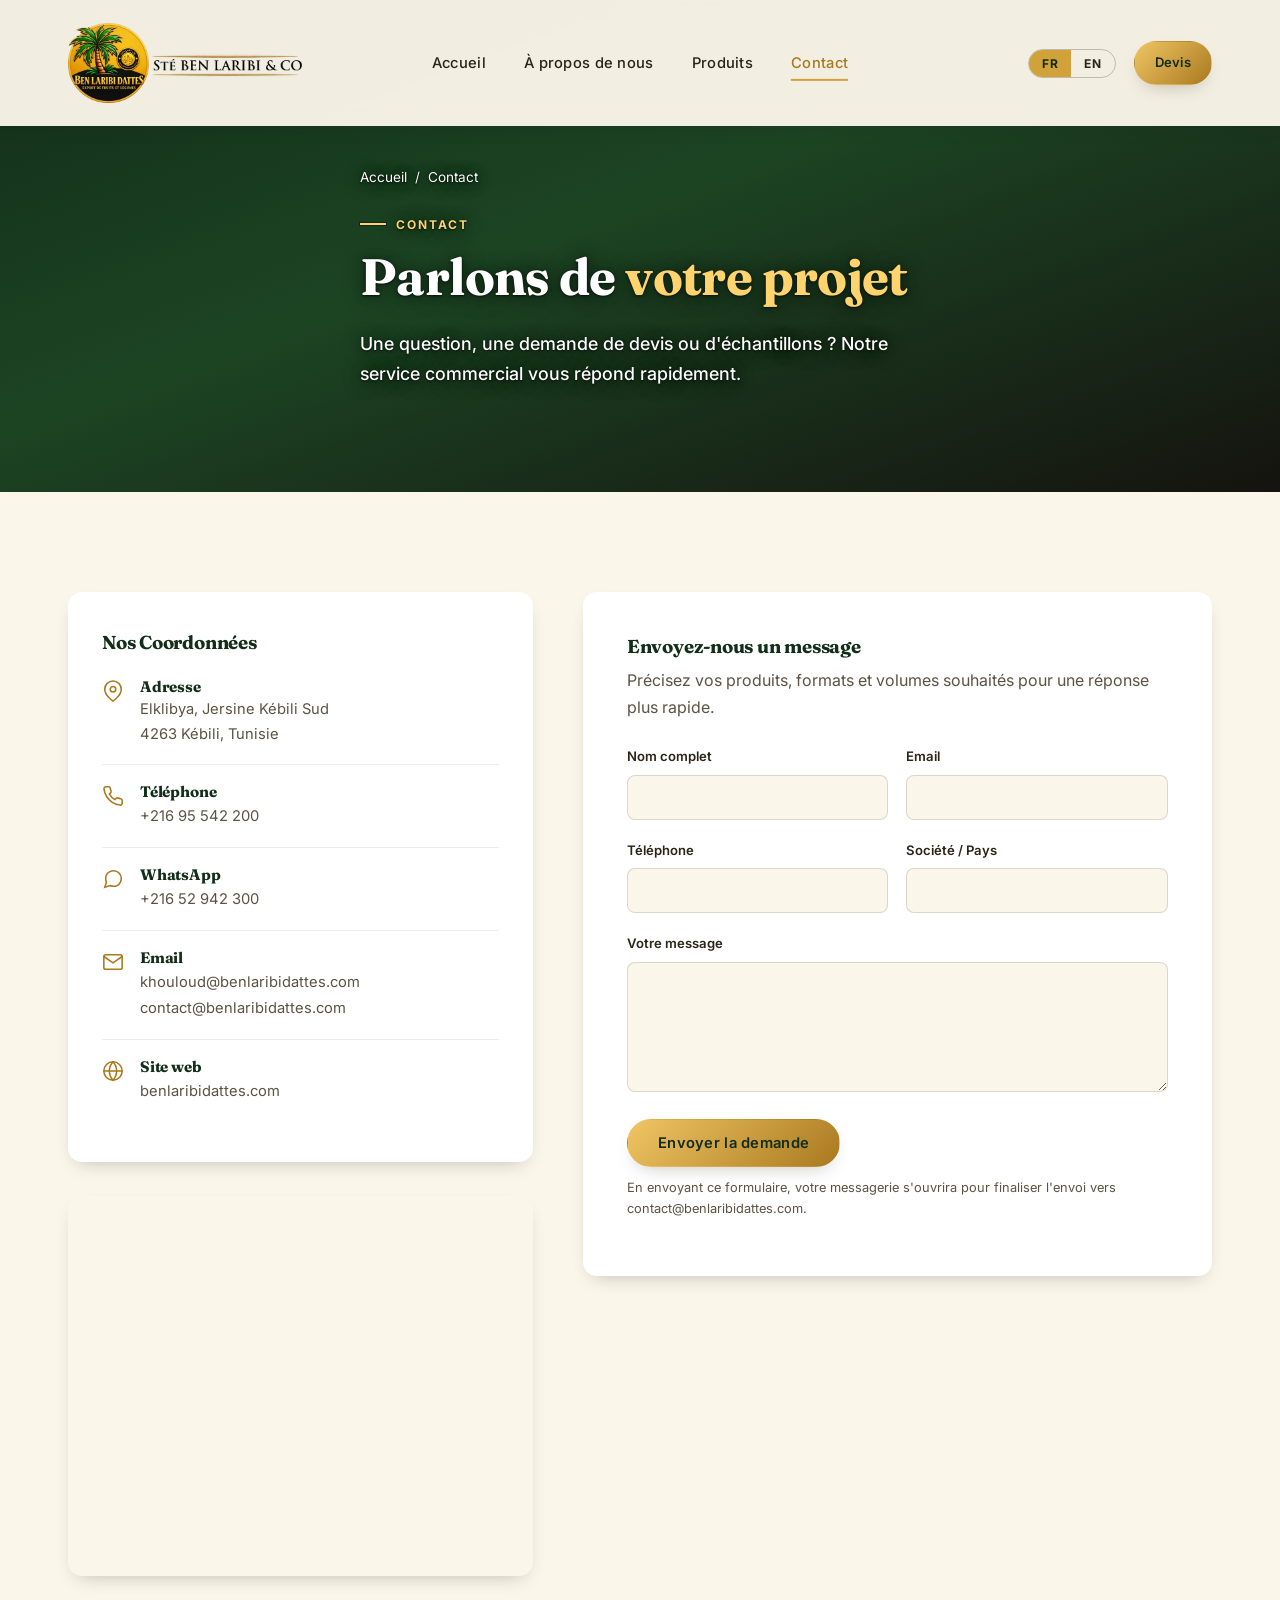
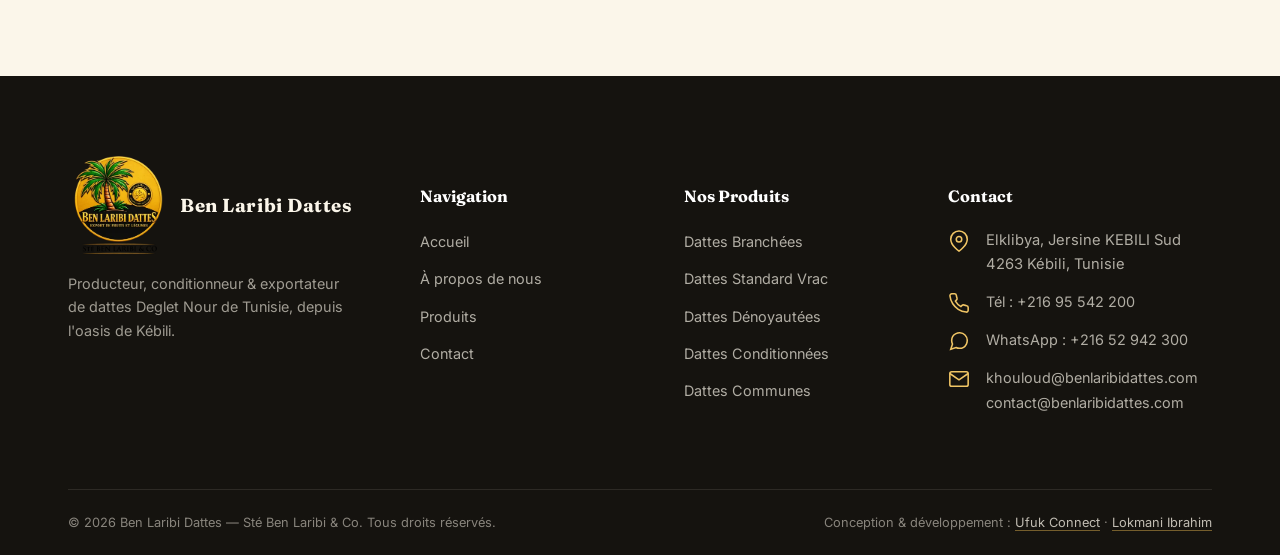
==== commit 0b9ebb2b: "SEO: meta, Open Graph, JSON-LD, sitemap, robots, WebP images, credits Per-page keyword titles and de" ====
--- a/contact.html
+++ b/contact.html
@@ -3,17 +3,152 @@
 <head>
 <meta charset="UTF-8">
 <meta name="viewport" content="width=device-width, initial-scale=1.0">
-<title>Contact — Ben Laribi Dattes</title>
-<meta name="description" content="Contactez Sté Ben Laribi & Co à Kébili, Tunisie pour toute demande de devis, échantillons ou distribution de dattes Deglet Nour.">
-<link rel="icon" type="image/png" href="assets/images/logo.png">
-<link rel="stylesheet" href="assets/css/style.css?v=16">
+<title>Contact & Devis — Ben Laribi Dattes, Kébili, Tunisie</title>
+<meta name="description" content="Contactez Sté Ben Laribi &amp; Co à Kébili, Tunisie : devis, échantillons et export de dattes Deglet Nour. Tél +216 95 542 200, WhatsApp +216 52 942 300.">
+<meta name="robots" content="index, follow, max-image-preview:large">
+<link rel="canonical" href="https://benlaribidattes.com/contact.html">
+<meta name="author" content="Sté Ben Laribi &amp; Co">
+<meta name="designer" content="Ufuk Connect (ufuk.tn) — Lokmani Ibrahim (ibrahim.tn)">
+<meta name="theme-color" content="#122d18">
+<meta name="geo.region" content="TN-73">
+<meta name="geo.placename" content="Kébili">
+<meta property="og:type" content="website">
+<meta property="og:site_name" content="Ben Laribi Dattes">
+<meta property="og:locale" content="fr_FR">
+<meta property="og:locale:alternate" content="en_GB">
+<meta property="og:url" content="https://benlaribidattes.com/contact.html">
+<meta property="og:title" content="Contact & Devis — Ben Laribi Dattes, Kébili, Tunisie">
+<meta property="og:description" content="Contactez Sté Ben Laribi &amp; Co à Kébili, Tunisie : devis, échantillons et export de dattes Deglet Nour. Tél +216 95 542 200, WhatsApp +216 52 942 300.">
+<meta property="og:image" content="https://benlaribidattes.com/assets/images/og-image.jpg">
+<meta property="og:image:width" content="1200">
+<meta property="og:image:height" content="630">
+<meta property="og:image:alt" content="Palmeraie de l'oasis de Kébili, Tunisie — Ben Laribi Dattes">
+<meta name="twitter:card" content="summary_large_image">
+<meta name="twitter:title" content="Contact & Devis — Ben Laribi Dattes, Kébili, Tunisie">
+<meta name="twitter:description" content="Contactez Sté Ben Laribi &amp; Co à Kébili, Tunisie : devis, échantillons et export de dattes Deglet Nour. Tél +216 95 542 200, WhatsApp +216 52 942 300.">
+<meta name="twitter:image" content="https://benlaribidattes.com/assets/images/og-image.jpg">
+<link rel="author" href="humans.txt">
+<link rel="icon" type="image/png" sizes="48x48" href="assets/images/favicon-48.png">
+<link rel="icon" type="image/png" sizes="192x192" href="assets/images/icon-192.png">
+<link rel="apple-touch-icon" href="assets/images/apple-touch-icon.png">
+<link rel="manifest" href="site.webmanifest">
+<link rel="preconnect" href="https://fonts.googleapis.com">
+<link rel="preconnect" href="https://fonts.gstatic.com" crossorigin>
+<link rel="stylesheet" href="assets/css/style.css?v=17">
+<script type="application/ld+json">
+{
+ "@context": "https://schema.org",
+ "@graph": [
+  {
+   "@type": "Organization",
+   "@id": "https://benlaribidattes.com/#organization",
+   "name": "Sté Ben Laribi & Co",
+   "alternateName": "Ben Laribi Dattes",
+   "url": "https://benlaribidattes.com/",
+   "logo": "https://benlaribidattes.com/assets/images/icon-512.png",
+   "image": "https://benlaribidattes.com/assets/images/og-image.jpg",
+   "description": "Producteur, conditionneur et exportateur de dattes Deglet Nour de Tunisie depuis l'oasis de Kébili.",
+   "foundingDate": "2005",
+   "email": "contact@benlaribidattes.com",
+   "telephone": "+216 95 542 200",
+   "address": {
+    "@type": "PostalAddress",
+    "streetAddress": "Elklibya, Jersine Kébili Sud",
+    "postalCode": "4263",
+    "addressLocality": "Kébili",
+    "addressCountry": "TN"
+   },
+   "areaServed": [
+    "Europe",
+    "Asia",
+    "Africa"
+   ],
+   "knowsAbout": [
+    "Dattes Deglet Nour",
+    "Dattes Aligh",
+    "Dattes Khouat Aligh",
+    "Dattes Kenta",
+    "Export de dattes"
+   ],
+   "contactPoint": [
+    {
+     "@type": "ContactPoint",
+     "contactType": "sales",
+     "telephone": "+216 95 542 200",
+     "email": "contact@benlaribidattes.com",
+     "availableLanguage": [
+      "French",
+      "English",
+      "Arabic"
+     ]
+    },
+    {
+     "@type": "ContactPoint",
+     "contactType": "customer service",
+     "telephone": "+216 52 942 300",
+     "email": "khouloud@benlaribidattes.com",
+     "availableLanguage": [
+      "French",
+      "English",
+      "Arabic"
+     ]
+    }
+   ]
+  },
+  {
+   "@type": "Organization",
+   "@id": "https://ufuk.tn/#organization",
+   "name": "Ufuk Connect",
+   "url": "https://ufuk.tn/",
+   "founder": {
+    "@type": "Person",
+    "@id": "https://ibrahim.tn/#person",
+    "name": "Lokmani Ibrahim",
+    "url": "https://ibrahim.tn/"
+   }
+  },
+  {
+   "@type": "WebPage",
+   "@id": "https://benlaribidattes.com/contact.html#webpage",
+   "url": "https://benlaribidattes.com/contact.html",
+   "name": "Contact & Devis — Ben Laribi Dattes, Kébili, Tunisie",
+   "description": "Contactez Sté Ben Laribi & Co à Kébili, Tunisie : devis, échantillons et export de dattes Deglet Nour. Tél +216 95 542 200, WhatsApp +216 52 942 300.",
+   "inLanguage": "fr",
+   "isPartOf": {
+    "@id": "https://benlaribidattes.com/#website"
+   },
+   "about": {
+    "@id": "https://benlaribidattes.com/#organization"
+   },
+   "primaryImageOfPage": "https://benlaribidattes.com/assets/images/og-image.jpg"
+  },
+  {
+   "@type": "BreadcrumbList",
+   "itemListElement": [
+    {
+     "@type": "ListItem",
+     "position": 1,
+     "name": "Accueil",
+     "item": "https://benlaribidattes.com/"
+    },
+    {
+     "@type": "ListItem",
+     "position": 2,
+     "name": "Contact",
+     "item": "https://benlaribidattes.com/contact.html"
+    }
+   ]
+  }
+ ]
+}
+</script>
 </head>
-<body data-title-fr="Contact — Ben Laribi Dattes" data-title-en="Contact — Ben Laribi Dattes">
+<body data-title-fr="Contact & Devis — Ben Laribi Dattes, Kébili, Tunisie" data-title-en="Contact — Ben Laribi Dattes">
 
 <header class="site-header">
   <div class="container">
     <a href="index.html" class="brand">
-      <img class="brand-logo" src="assets/images/logo-h-web.png" alt="Ben Laribi Dattes — Sté Ben Laribi &amp; Co" width="1200" height="409">
+      <img class="brand-logo" src="assets/images/logo-h-web.webp" alt="Ben Laribi Dattes — Sté Ben Laribi &amp; Co" width="1200" height="409">
     </a>
     <nav class="main-nav">
       <a href="index.html" data-fr-only>Accueil</a><a href="index.html" data-en-only>Home</a>
@@ -149,7 +284,7 @@
       <div class="footer-brand">
         <a href="index.html" class="brand" style="margin-bottom:16px;display:inline-flex">
           <span class="brand-mark">
-            <img src="assets/images/logo.png" alt="Ben Laribi Dattes">
+            <img loading="lazy" decoding="async" src="assets/images/logo-240.webp" alt="Ben Laribi Dattes">
           </span>
           <span class="brand-word"><b>Ben Laribi Dattes</b></span>
         </a>
@@ -198,7 +333,7 @@
     </div>
     <div class="footer-bottom">
       <span>&copy; <span data-year></span> Ben Laribi Dattes — Sté Ben Laribi &amp; Co. <span data-fr-only>Tous droits réservés.</span><span data-en-only>All rights reserved.</span></span>
-      <span data-fr-only>Kébili, Tunisie</span><span data-en-only>Kébili, Tunisia</span>
+      <span class="footer-credit"><span data-fr-only>Conception &amp; développement :</span><span data-en-only>Design &amp; development:</span> <a href="https://ufuk.tn/" target="_blank" rel="noopener" title="Ufuk Connect — agence web en Tunisie">Ufuk Connect</a> · <a href="https://ibrahim.tn/" target="_blank" rel="noopener author" title="Lokmani Ibrahim — développeur web">Lokmani Ibrahim</a></span>
     </div>
   </div>
 </footer>
--- a/assets/css/style.css
+++ b/assets/css/style.css
@@ -575,6 +575,8 @@
 .footer-col .contact-line svg{color:var(--gold-light);}
 .footer-col .contact-line p,.footer-col .contact-line a{color:rgba(251,246,234,.68);}
 .footer-bottom{display:flex;justify-content:space-between;align-items:center;padding:22px 0;font-size:.8rem;color:rgba(251,246,234,.5);flex-wrap:wrap;gap:10px;}
+.footer-credit a{color:rgba(251,246,234,.75);text-decoration:underline;text-underline-offset:3px;text-decoration-color:rgba(214,170,74,.5);}
+.footer-credit a:hover{color:var(--gold-light);}
 @media (max-width:920px){.footer-grid{grid-template-columns:1fr 1fr;}}
 @media (max-width:560px){.footer-grid{grid-template-columns:1fr;}}
 
